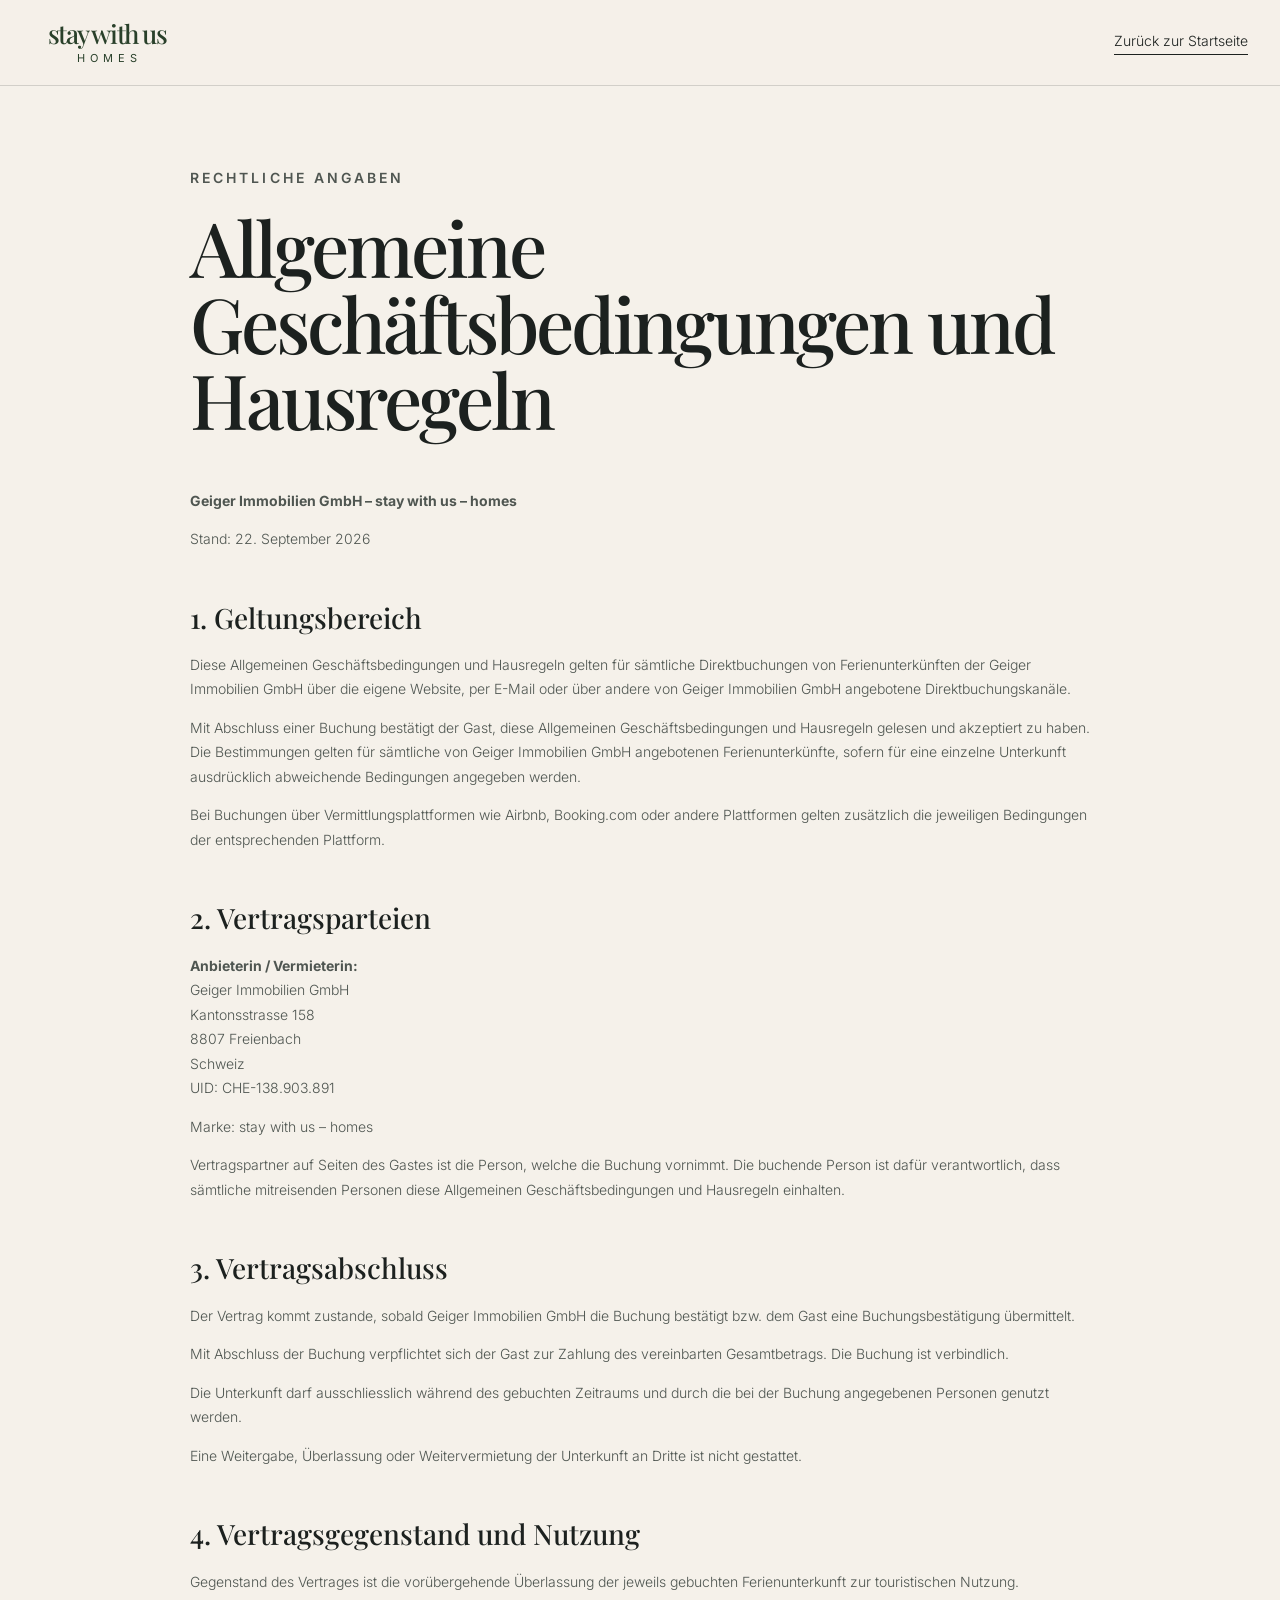
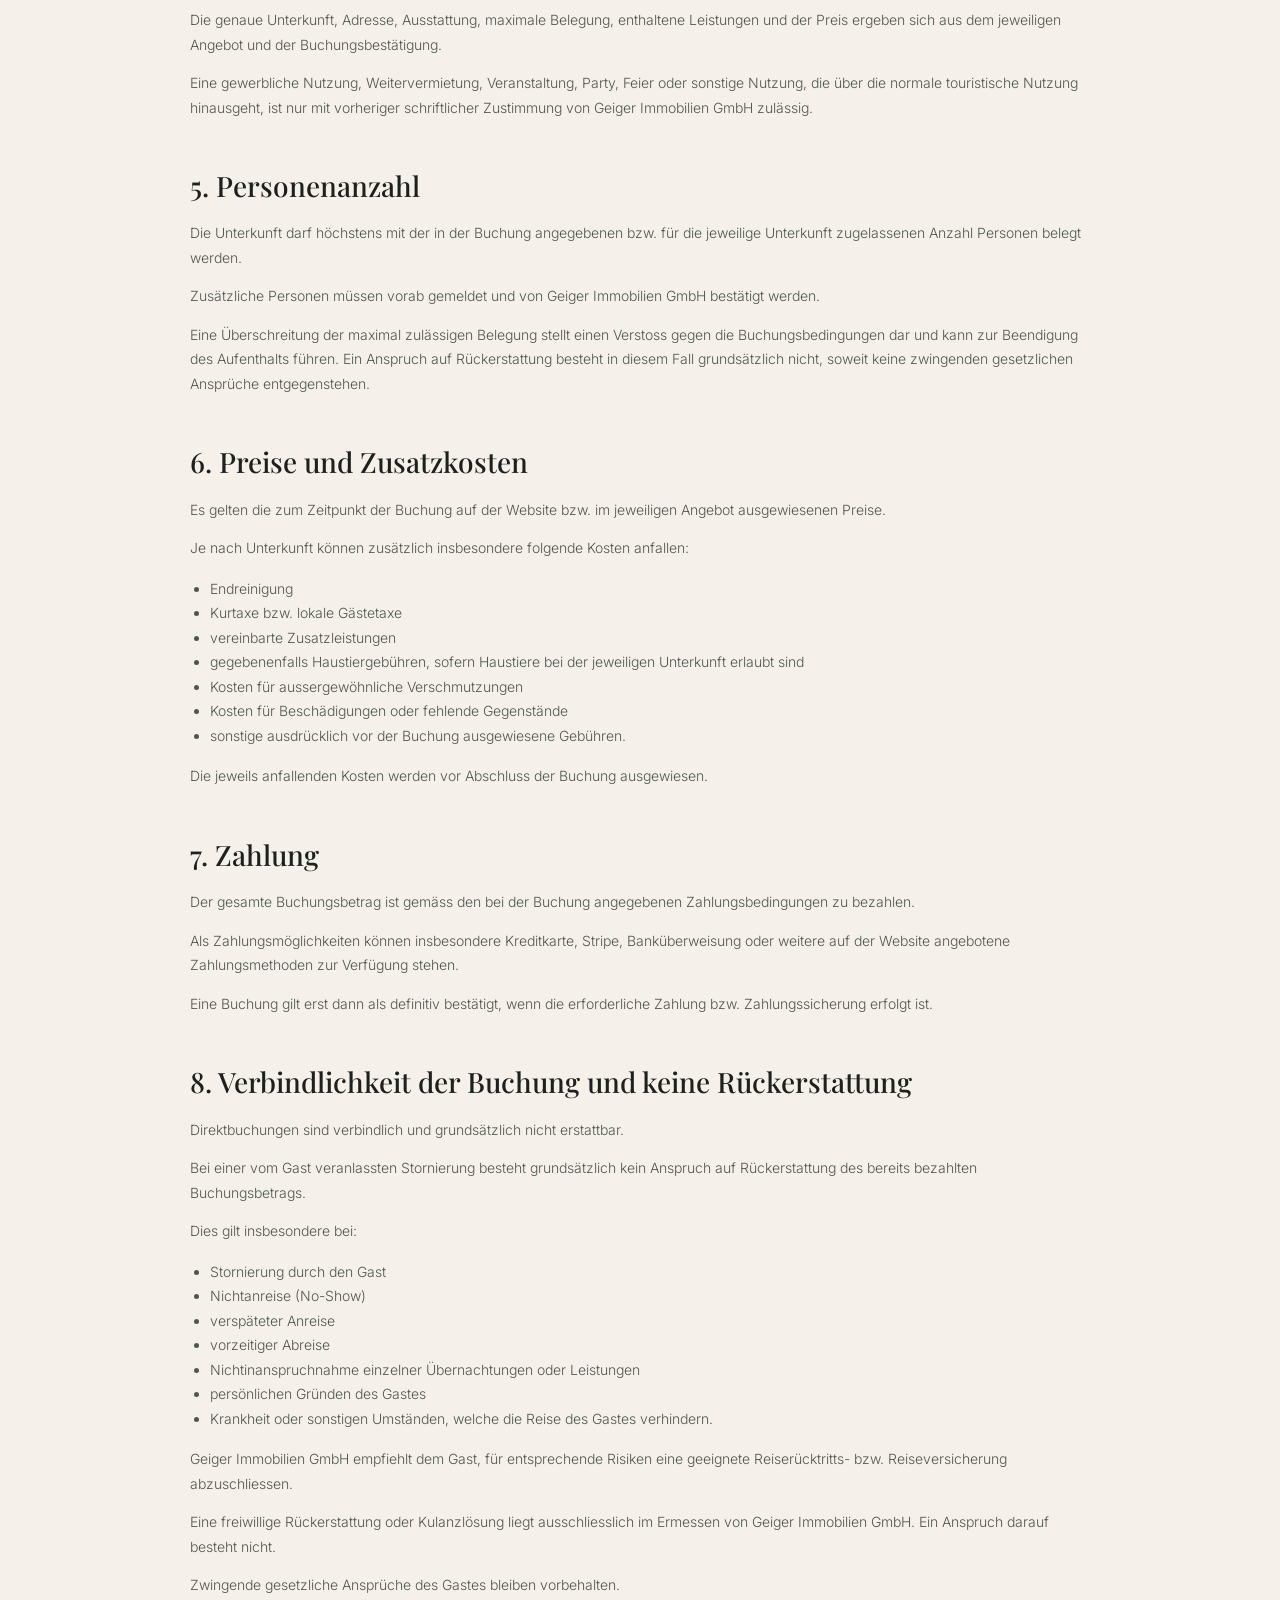
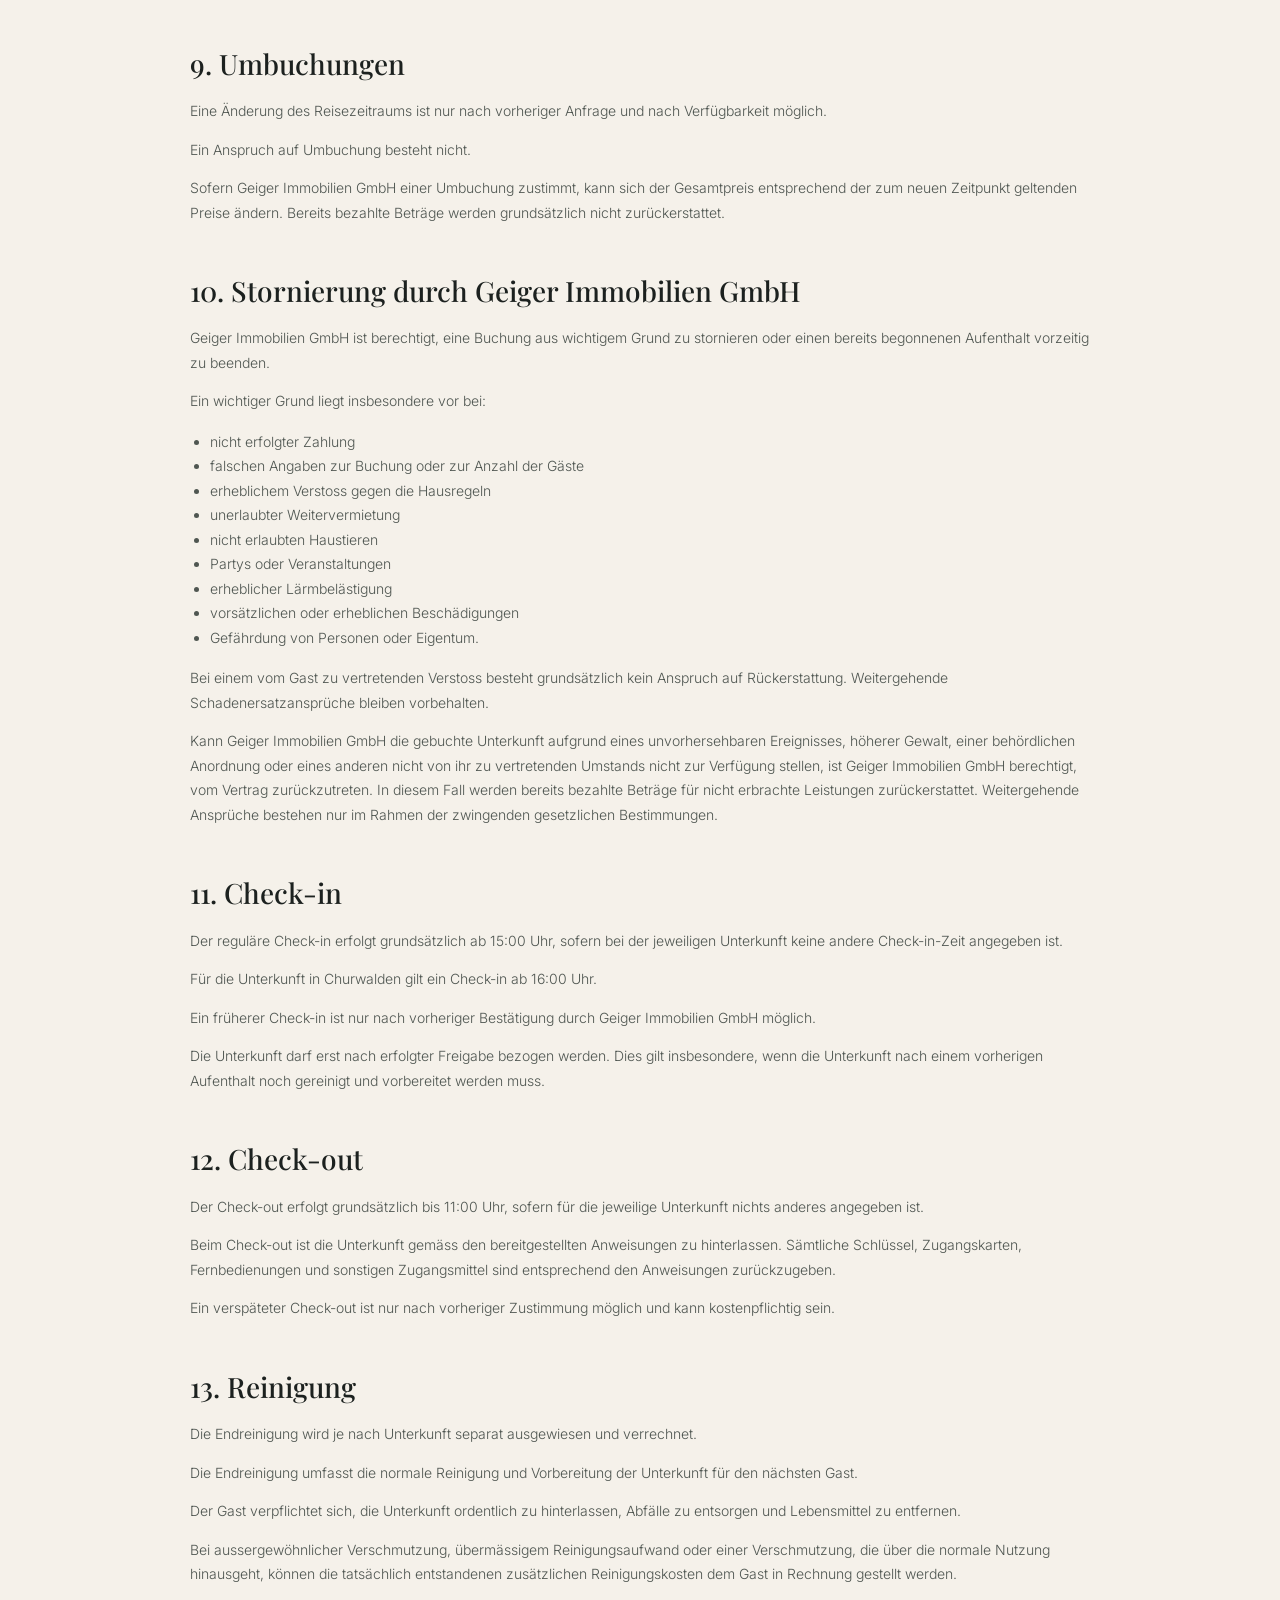
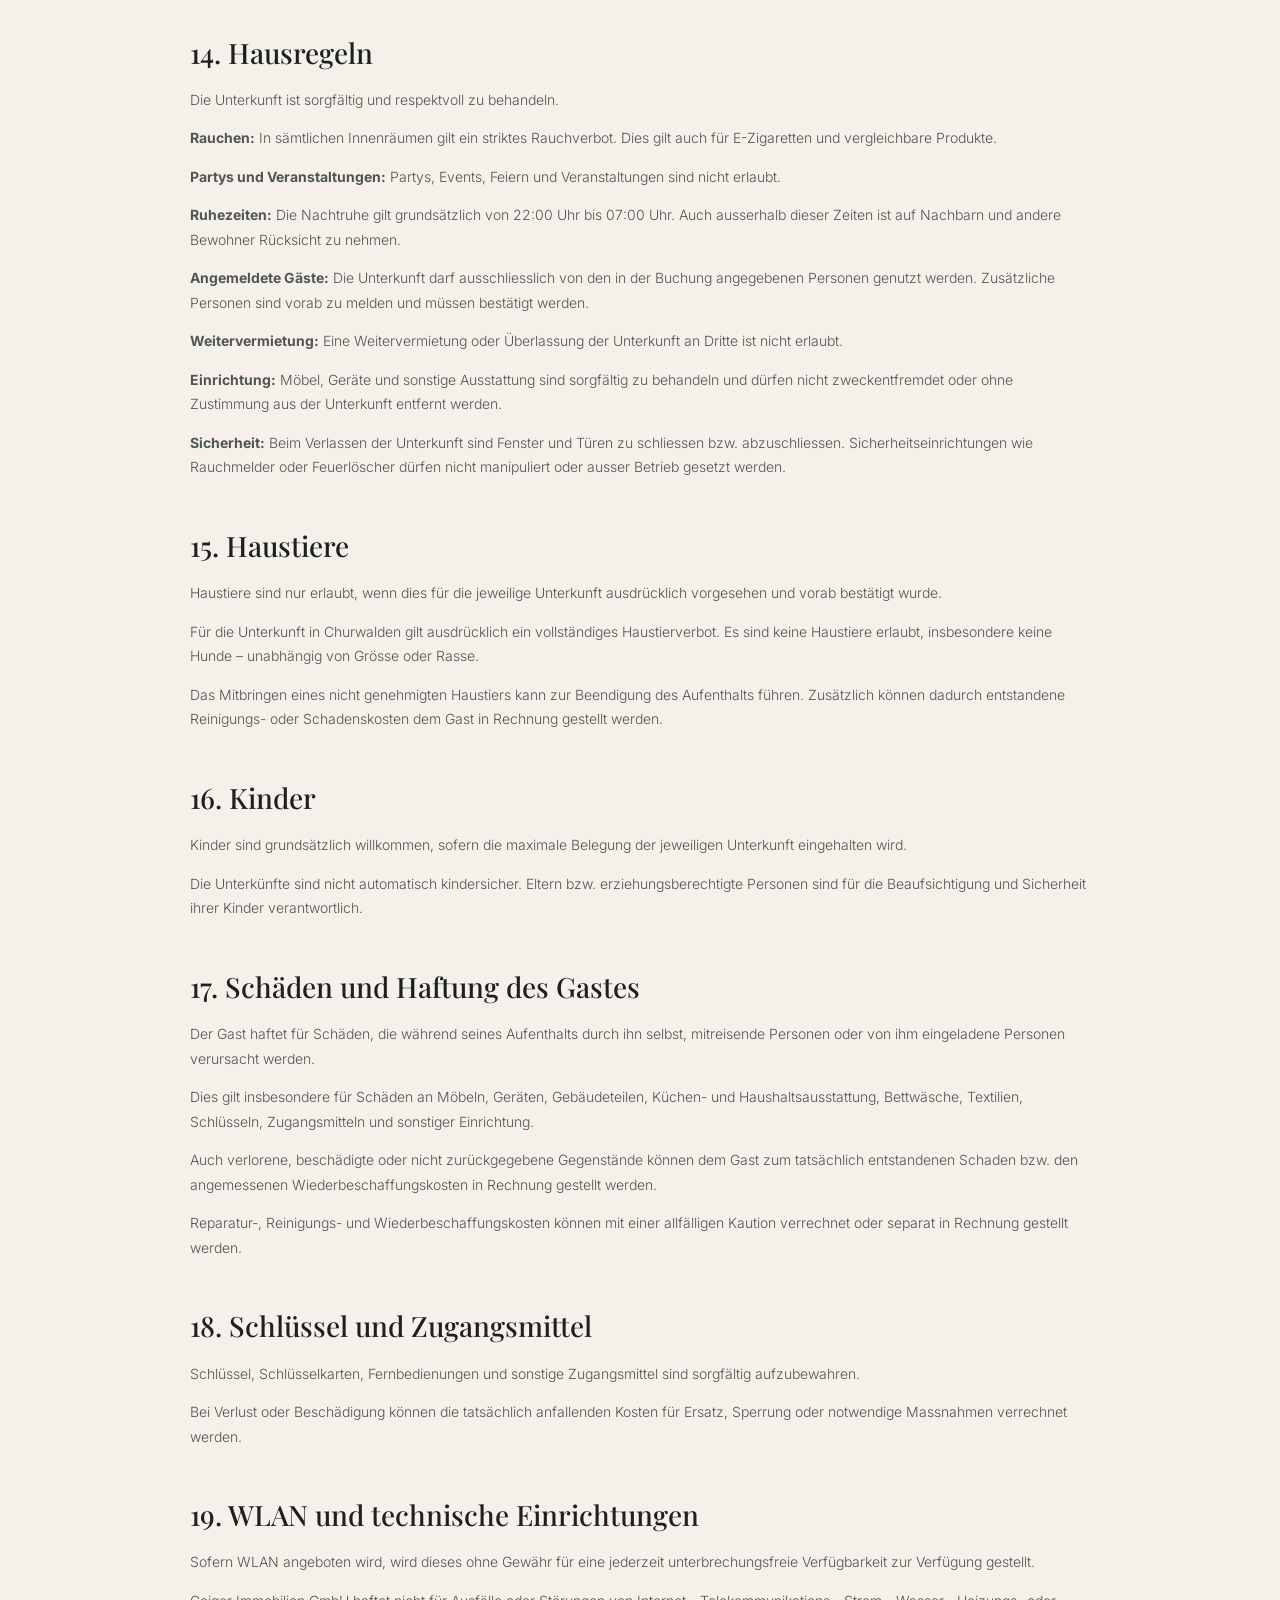
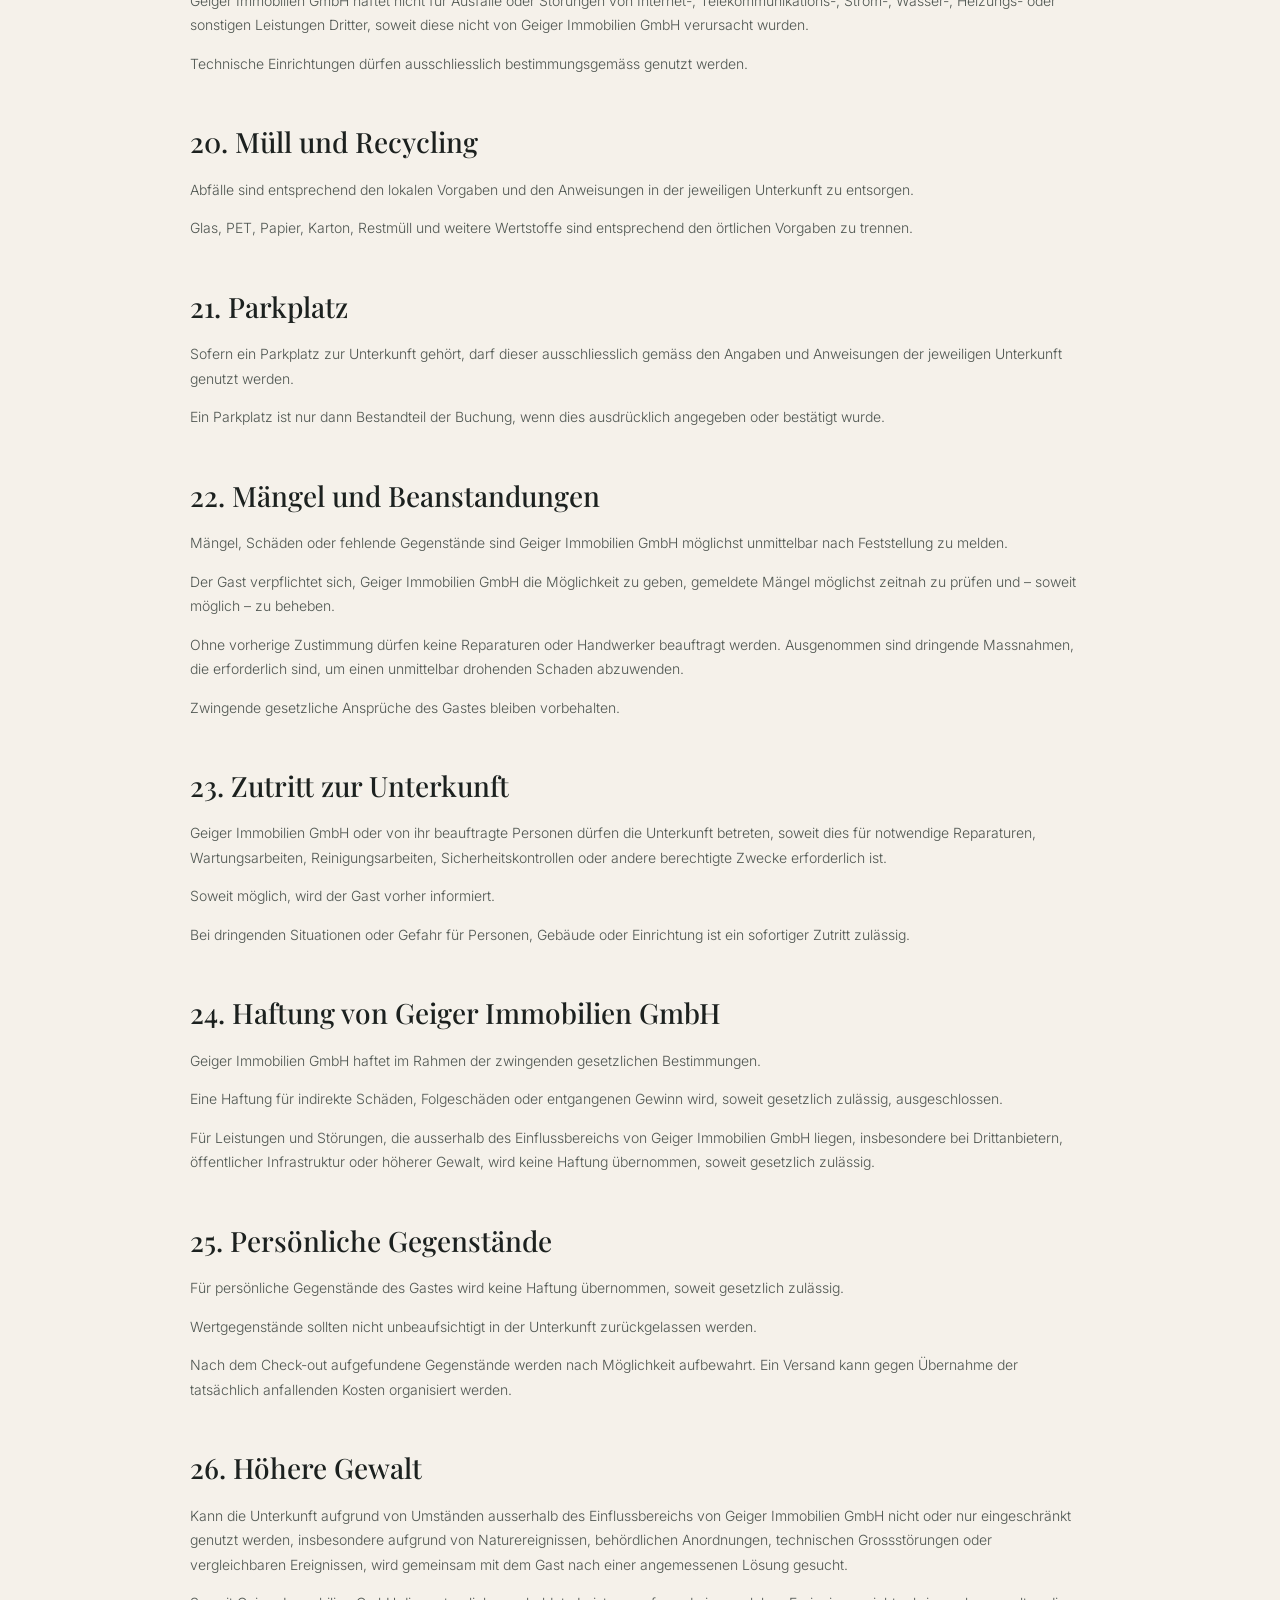
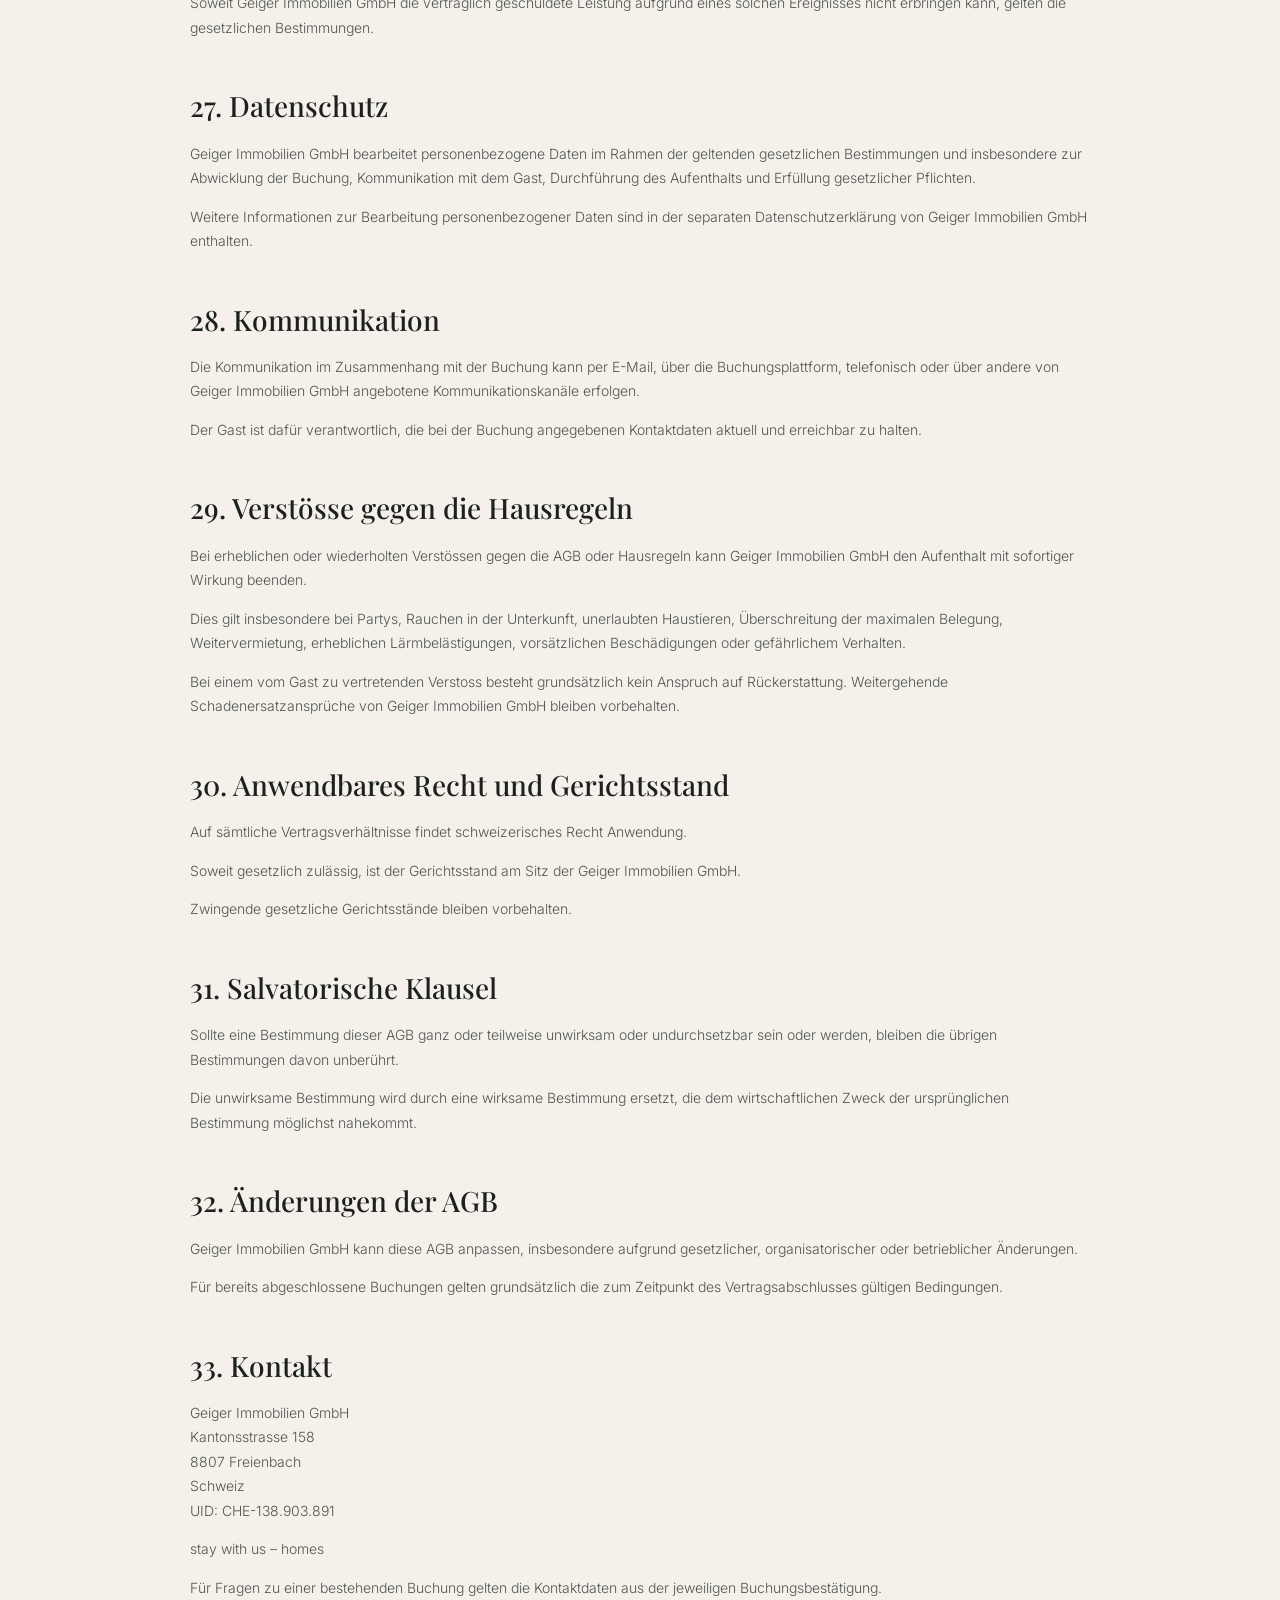
==== agb.html @ f834a9f2 "AGB und Hausregeln ergänzen" ====
<!doctype html>
<html lang="de">
<head>
  <meta charset="utf-8">
  <meta name="viewport" content="width=device-width, initial-scale=1">
  <meta name="robots" content="noindex,follow">
  <title>AGB & Hausregeln | Stay With Us Homes</title>
  <meta name="theme-color" content="#f5f1ea">
  <link rel="preconnect" href="https://fonts.googleapis.com">
  <link rel="preconnect" href="https://fonts.gstatic.com" crossorigin>
  <link href="https://fonts.googleapis.com/css2?family=Inter:wght@300;400;500;600&family=Playfair+Display:wght@500;600&display=swap" rel="stylesheet">
  <link rel="stylesheet" href="style.css?v=20260922-34">
</head>
<body class="legal-page">
  <header class="legal-header">
    <a class="brand" href="index.html" aria-label="Stay With Us Homes Startseite">
      <span class="brand-wordmark" aria-hidden="true">
        <span class="brand-name">stay with us</span>
        <span class="brand-homes">HOMES</span>
      </span>
    </a>
    <a class="legal-back" href="index.html">Zurück zur Startseite</a>
  </header>

  <main class="legal-main">
    <p class="eyebrow">RECHTLICHE ANGABEN</p>
    <h1>Allgemeine Geschäftsbedingungen und Hausregeln</h1>
    <p><strong>Geiger Immobilien GmbH – stay with us – homes</strong></p>
    <p>Stand: 22. September 2026</p>

    <h2>1. Geltungsbereich</h2>
    <p>Diese Allgemeinen Geschäftsbedingungen und Hausregeln gelten für sämtliche Direktbuchungen von Ferienunterkünften der Geiger Immobilien GmbH über die eigene Website, per E-Mail oder über andere von Geiger Immobilien GmbH angebotene Direktbuchungskanäle.</p>
    <p>Mit Abschluss einer Buchung bestätigt der Gast, diese Allgemeinen Geschäftsbedingungen und Hausregeln gelesen und akzeptiert zu haben. Die Bestimmungen gelten für sämtliche von Geiger Immobilien GmbH angebotenen Ferienunterkünfte, sofern für eine einzelne Unterkunft ausdrücklich abweichende Bedingungen angegeben werden.</p>
    <p>Bei Buchungen über Vermittlungsplattformen wie Airbnb, Booking.com oder andere Plattformen gelten zusätzlich die jeweiligen Bedingungen der entsprechenden Plattform.</p>

    <h2>2. Vertragsparteien</h2>
    <p><strong>Anbieterin / Vermieterin:</strong><br>
    Geiger Immobilien GmbH<br>
    Kantonsstrasse 158<br>
    8807 Freienbach<br>
    Schweiz<br>
    UID: CHE-138.903.891</p>
    <p>Marke: stay with us – homes</p>
    <p>Vertragspartner auf Seiten des Gastes ist die Person, welche die Buchung vornimmt. Die buchende Person ist dafür verantwortlich, dass sämtliche mitreisenden Personen diese Allgemeinen Geschäftsbedingungen und Hausregeln einhalten.</p>

    <h2>3. Vertragsabschluss</h2>
    <p>Der Vertrag kommt zustande, sobald Geiger Immobilien GmbH die Buchung bestätigt bzw. dem Gast eine Buchungsbestätigung übermittelt.</p>
    <p>Mit Abschluss der Buchung verpflichtet sich der Gast zur Zahlung des vereinbarten Gesamtbetrags. Die Buchung ist verbindlich.</p>
    <p>Die Unterkunft darf ausschliesslich während des gebuchten Zeitraums und durch die bei der Buchung angegebenen Personen genutzt werden.</p>
    <p>Eine Weitergabe, Überlassung oder Weitervermietung der Unterkunft an Dritte ist nicht gestattet.</p>

    <h2>4. Vertragsgegenstand und Nutzung</h2>
    <p>Gegenstand des Vertrages ist die vorübergehende Überlassung der jeweils gebuchten Ferienunterkunft zur touristischen Nutzung.</p>
    <p>Die genaue Unterkunft, Adresse, Ausstattung, maximale Belegung, enthaltene Leistungen und der Preis ergeben sich aus dem jeweiligen Angebot und der Buchungsbestätigung.</p>
    <p>Eine gewerbliche Nutzung, Weitervermietung, Veranstaltung, Party, Feier oder sonstige Nutzung, die über die normale touristische Nutzung hinausgeht, ist nur mit vorheriger schriftlicher Zustimmung von Geiger Immobilien GmbH zulässig.</p>

    <h2>5. Personenanzahl</h2>
    <p>Die Unterkunft darf höchstens mit der in der Buchung angegebenen bzw. für die jeweilige Unterkunft zugelassenen Anzahl Personen belegt werden.</p>
    <p>Zusätzliche Personen müssen vorab gemeldet und von Geiger Immobilien GmbH bestätigt werden.</p>
    <p>Eine Überschreitung der maximal zulässigen Belegung stellt einen Verstoss gegen die Buchungsbedingungen dar und kann zur Beendigung des Aufenthalts führen. Ein Anspruch auf Rückerstattung besteht in diesem Fall grundsätzlich nicht, soweit keine zwingenden gesetzlichen Ansprüche entgegenstehen.</p>

    <h2>6. Preise und Zusatzkosten</h2>
    <p>Es gelten die zum Zeitpunkt der Buchung auf der Website bzw. im jeweiligen Angebot ausgewiesenen Preise.</p>
    <p>Je nach Unterkunft können zusätzlich insbesondere folgende Kosten anfallen:</p>
    <ul>
      <li>Endreinigung</li>
      <li>Kurtaxe bzw. lokale Gästetaxe</li>
      <li>vereinbarte Zusatzleistungen</li>
      <li>gegebenenfalls Haustiergebühren, sofern Haustiere bei der jeweiligen Unterkunft erlaubt sind</li>
      <li>Kosten für aussergewöhnliche Verschmutzungen</li>
      <li>Kosten für Beschädigungen oder fehlende Gegenstände</li>
      <li>sonstige ausdrücklich vor der Buchung ausgewiesene Gebühren.</li>
    </ul>
    <p>Die jeweils anfallenden Kosten werden vor Abschluss der Buchung ausgewiesen.</p>

    <h2>7. Zahlung</h2>
    <p>Der gesamte Buchungsbetrag ist gemäss den bei der Buchung angegebenen Zahlungsbedingungen zu bezahlen.</p>
    <p>Als Zahlungsmöglichkeiten können insbesondere Kreditkarte, Stripe, Banküberweisung oder weitere auf der Website angebotene Zahlungsmethoden zur Verfügung stehen.</p>
    <p>Eine Buchung gilt erst dann als definitiv bestätigt, wenn die erforderliche Zahlung bzw. Zahlungssicherung erfolgt ist.</p>

    <h2>8. Verbindlichkeit der Buchung und keine Rückerstattung</h2>
    <p>Direktbuchungen sind verbindlich und grundsätzlich nicht erstattbar.</p>
    <p>Bei einer vom Gast veranlassten Stornierung besteht grundsätzlich kein Anspruch auf Rückerstattung des bereits bezahlten Buchungsbetrags.</p>
    <p>Dies gilt insbesondere bei:</p>
    <ul>
      <li>Stornierung durch den Gast</li>
      <li>Nichtanreise (No-Show)</li>
      <li>verspäteter Anreise</li>
      <li>vorzeitiger Abreise</li>
      <li>Nichtinanspruchnahme einzelner Übernachtungen oder Leistungen</li>
      <li>persönlichen Gründen des Gastes</li>
      <li>Krankheit oder sonstigen Umständen, welche die Reise des Gastes verhindern.</li>
    </ul>
    <p>Geiger Immobilien GmbH empfiehlt dem Gast, für entsprechende Risiken eine geeignete Reiserücktritts- bzw. Reiseversicherung abzuschliessen.</p>
    <p>Eine freiwillige Rückerstattung oder Kulanzlösung liegt ausschliesslich im Ermessen von Geiger Immobilien GmbH. Ein Anspruch darauf besteht nicht.</p>
    <p>Zwingende gesetzliche Ansprüche des Gastes bleiben vorbehalten.</p>

    <h2>9. Umbuchungen</h2>
    <p>Eine Änderung des Reisezeitraums ist nur nach vorheriger Anfrage und nach Verfügbarkeit möglich.</p>
    <p>Ein Anspruch auf Umbuchung besteht nicht.</p>
    <p>Sofern Geiger Immobilien GmbH einer Umbuchung zustimmt, kann sich der Gesamtpreis entsprechend der zum neuen Zeitpunkt geltenden Preise ändern. Bereits bezahlte Beträge werden grundsätzlich nicht zurückerstattet.</p>

    <h2>10. Stornierung durch Geiger Immobilien GmbH</h2>
    <p>Geiger Immobilien GmbH ist berechtigt, eine Buchung aus wichtigem Grund zu stornieren oder einen bereits begonnenen Aufenthalt vorzeitig zu beenden.</p>
    <p>Ein wichtiger Grund liegt insbesondere vor bei:</p>
    <ul>
      <li>nicht erfolgter Zahlung</li>
      <li>falschen Angaben zur Buchung oder zur Anzahl der Gäste</li>
      <li>erheblichem Verstoss gegen die Hausregeln</li>
      <li>unerlaubter Weitervermietung</li>
      <li>nicht erlaubten Haustieren</li>
      <li>Partys oder Veranstaltungen</li>
      <li>erheblicher Lärmbelästigung</li>
      <li>vorsätzlichen oder erheblichen Beschädigungen</li>
      <li>Gefährdung von Personen oder Eigentum.</li>
    </ul>
    <p>Bei einem vom Gast zu vertretenden Verstoss besteht grundsätzlich kein Anspruch auf Rückerstattung. Weitergehende Schadenersatzansprüche bleiben vorbehalten.</p>
    <p>Kann Geiger Immobilien GmbH die gebuchte Unterkunft aufgrund eines unvorhersehbaren Ereignisses, höherer Gewalt, einer behördlichen Anordnung oder eines anderen nicht von ihr zu vertretenden Umstands nicht zur Verfügung stellen, ist Geiger Immobilien GmbH berechtigt, vom Vertrag zurückzutreten. In diesem Fall werden bereits bezahlte Beträge für nicht erbrachte Leistungen zurückerstattet. Weitergehende Ansprüche bestehen nur im Rahmen der zwingenden gesetzlichen Bestimmungen.</p>

    <h2>11. Check-in</h2>
    <p>Der reguläre Check-in erfolgt grundsätzlich ab 15:00 Uhr, sofern bei der jeweiligen Unterkunft keine andere Check-in-Zeit angegeben ist.</p>
    <p>Für die Unterkunft in Churwalden gilt ein Check-in ab 16:00 Uhr.</p>
    <p>Ein früherer Check-in ist nur nach vorheriger Bestätigung durch Geiger Immobilien GmbH möglich.</p>
    <p>Die Unterkunft darf erst nach erfolgter Freigabe bezogen werden. Dies gilt insbesondere, wenn die Unterkunft nach einem vorherigen Aufenthalt noch gereinigt und vorbereitet werden muss.</p>

    <h2>12. Check-out</h2>
    <p>Der Check-out erfolgt grundsätzlich bis 11:00 Uhr, sofern für die jeweilige Unterkunft nichts anderes angegeben ist.</p>
    <p>Beim Check-out ist die Unterkunft gemäss den bereitgestellten Anweisungen zu hinterlassen. Sämtliche Schlüssel, Zugangskarten, Fernbedienungen und sonstigen Zugangsmittel sind entsprechend den Anweisungen zurückzugeben.</p>
    <p>Ein verspäteter Check-out ist nur nach vorheriger Zustimmung möglich und kann kostenpflichtig sein.</p>

    <h2>13. Reinigung</h2>
    <p>Die Endreinigung wird je nach Unterkunft separat ausgewiesen und verrechnet.</p>
    <p>Die Endreinigung umfasst die normale Reinigung und Vorbereitung der Unterkunft für den nächsten Gast.</p>
    <p>Der Gast verpflichtet sich, die Unterkunft ordentlich zu hinterlassen, Abfälle zu entsorgen und Lebensmittel zu entfernen.</p>
    <p>Bei aussergewöhnlicher Verschmutzung, übermässigem Reinigungsaufwand oder einer Verschmutzung, die über die normale Nutzung hinausgeht, können die tatsächlich entstandenen zusätzlichen Reinigungskosten dem Gast in Rechnung gestellt werden.</p>

    <h2>14. Hausregeln</h2>
    <p>Die Unterkunft ist sorgfältig und respektvoll zu behandeln.</p>
    <p><strong>Rauchen:</strong> In sämtlichen Innenräumen gilt ein striktes Rauchverbot. Dies gilt auch für E-Zigaretten und vergleichbare Produkte.</p>
    <p><strong>Partys und Veranstaltungen:</strong> Partys, Events, Feiern und Veranstaltungen sind nicht erlaubt.</p>
    <p><strong>Ruhezeiten:</strong> Die Nachtruhe gilt grundsätzlich von 22:00 Uhr bis 07:00 Uhr. Auch ausserhalb dieser Zeiten ist auf Nachbarn und andere Bewohner Rücksicht zu nehmen.</p>
    <p><strong>Angemeldete Gäste:</strong> Die Unterkunft darf ausschliesslich von den in der Buchung angegebenen Personen genutzt werden. Zusätzliche Personen sind vorab zu melden und müssen bestätigt werden.</p>
    <p><strong>Weitervermietung:</strong> Eine Weitervermietung oder Überlassung der Unterkunft an Dritte ist nicht erlaubt.</p>
    <p><strong>Einrichtung:</strong> Möbel, Geräte und sonstige Ausstattung sind sorgfältig zu behandeln und dürfen nicht zweckentfremdet oder ohne Zustimmung aus der Unterkunft entfernt werden.</p>
    <p><strong>Sicherheit:</strong> Beim Verlassen der Unterkunft sind Fenster und Türen zu schliessen bzw. abzuschliessen. Sicherheitseinrichtungen wie Rauchmelder oder Feuerlöscher dürfen nicht manipuliert oder ausser Betrieb gesetzt werden.</p>

    <h2>15. Haustiere</h2>
    <p>Haustiere sind nur erlaubt, wenn dies für die jeweilige Unterkunft ausdrücklich vorgesehen und vorab bestätigt wurde.</p>
    <p>Für die Unterkunft in Churwalden gilt ausdrücklich ein vollständiges Haustierverbot. Es sind keine Haustiere erlaubt, insbesondere keine Hunde – unabhängig von Grösse oder Rasse.</p>
    <p>Das Mitbringen eines nicht genehmigten Haustiers kann zur Beendigung des Aufenthalts führen. Zusätzlich können dadurch entstandene Reinigungs- oder Schadenskosten dem Gast in Rechnung gestellt werden.</p>

    <h2>16. Kinder</h2>
    <p>Kinder sind grundsätzlich willkommen, sofern die maximale Belegung der jeweiligen Unterkunft eingehalten wird.</p>
    <p>Die Unterkünfte sind nicht automatisch kindersicher. Eltern bzw. erziehungsberechtigte Personen sind für die Beaufsichtigung und Sicherheit ihrer Kinder verantwortlich.</p>

    <h2>17. Schäden und Haftung des Gastes</h2>
    <p>Der Gast haftet für Schäden, die während seines Aufenthalts durch ihn selbst, mitreisende Personen oder von ihm eingeladene Personen verursacht werden.</p>
    <p>Dies gilt insbesondere für Schäden an Möbeln, Geräten, Gebäudeteilen, Küchen- und Haushaltsausstattung, Bettwäsche, Textilien, Schlüsseln, Zugangsmitteln und sonstiger Einrichtung.</p>
    <p>Auch verlorene, beschädigte oder nicht zurückgegebene Gegenstände können dem Gast zum tatsächlich entstandenen Schaden bzw. den angemessenen Wiederbeschaffungskosten in Rechnung gestellt werden.</p>
    <p>Reparatur-, Reinigungs- und Wiederbeschaffungskosten können mit einer allfälligen Kaution verrechnet oder separat in Rechnung gestellt werden.</p>

    <h2>18. Schlüssel und Zugangsmittel</h2>
    <p>Schlüssel, Schlüsselkarten, Fernbedienungen und sonstige Zugangsmittel sind sorgfältig aufzubewahren.</p>
    <p>Bei Verlust oder Beschädigung können die tatsächlich anfallenden Kosten für Ersatz, Sperrung oder notwendige Massnahmen verrechnet werden.</p>

    <h2>19. WLAN und technische Einrichtungen</h2>
    <p>Sofern WLAN angeboten wird, wird dieses ohne Gewähr für eine jederzeit unterbrechungsfreie Verfügbarkeit zur Verfügung gestellt.</p>
    <p>Geiger Immobilien GmbH haftet nicht für Ausfälle oder Störungen von Internet-, Telekommunikations-, Strom-, Wasser-, Heizungs- oder sonstigen Leistungen Dritter, soweit diese nicht von Geiger Immobilien GmbH verursacht wurden.</p>
    <p>Technische Einrichtungen dürfen ausschliesslich bestimmungsgemäss genutzt werden.</p>

    <h2>20. Müll und Recycling</h2>
    <p>Abfälle sind entsprechend den lokalen Vorgaben und den Anweisungen in der jeweiligen Unterkunft zu entsorgen.</p>
    <p>Glas, PET, Papier, Karton, Restmüll und weitere Wertstoffe sind entsprechend den örtlichen Vorgaben zu trennen.</p>

    <h2>21. Parkplatz</h2>
    <p>Sofern ein Parkplatz zur Unterkunft gehört, darf dieser ausschliesslich gemäss den Angaben und Anweisungen der jeweiligen Unterkunft genutzt werden.</p>
    <p>Ein Parkplatz ist nur dann Bestandteil der Buchung, wenn dies ausdrücklich angegeben oder bestätigt wurde.</p>

    <h2>22. Mängel und Beanstandungen</h2>
    <p>Mängel, Schäden oder fehlende Gegenstände sind Geiger Immobilien GmbH möglichst unmittelbar nach Feststellung zu melden.</p>
    <p>Der Gast verpflichtet sich, Geiger Immobilien GmbH die Möglichkeit zu geben, gemeldete Mängel möglichst zeitnah zu prüfen und – soweit möglich – zu beheben.</p>
    <p>Ohne vorherige Zustimmung dürfen keine Reparaturen oder Handwerker beauftragt werden. Ausgenommen sind dringende Massnahmen, die erforderlich sind, um einen unmittelbar drohenden Schaden abzuwenden.</p>
    <p>Zwingende gesetzliche Ansprüche des Gastes bleiben vorbehalten.</p>

    <h2>23. Zutritt zur Unterkunft</h2>
    <p>Geiger Immobilien GmbH oder von ihr beauftragte Personen dürfen die Unterkunft betreten, soweit dies für notwendige Reparaturen, Wartungsarbeiten, Reinigungsarbeiten, Sicherheitskontrollen oder andere berechtigte Zwecke erforderlich ist.</p>
    <p>Soweit möglich, wird der Gast vorher informiert.</p>
    <p>Bei dringenden Situationen oder Gefahr für Personen, Gebäude oder Einrichtung ist ein sofortiger Zutritt zulässig.</p>

    <h2>24. Haftung von Geiger Immobilien GmbH</h2>
    <p>Geiger Immobilien GmbH haftet im Rahmen der zwingenden gesetzlichen Bestimmungen.</p>
    <p>Eine Haftung für indirekte Schäden, Folgeschäden oder entgangenen Gewinn wird, soweit gesetzlich zulässig, ausgeschlossen.</p>
    <p>Für Leistungen und Störungen, die ausserhalb des Einflussbereichs von Geiger Immobilien GmbH liegen, insbesondere bei Drittanbietern, öffentlicher Infrastruktur oder höherer Gewalt, wird keine Haftung übernommen, soweit gesetzlich zulässig.</p>

    <h2>25. Persönliche Gegenstände</h2>
    <p>Für persönliche Gegenstände des Gastes wird keine Haftung übernommen, soweit gesetzlich zulässig.</p>
    <p>Wertgegenstände sollten nicht unbeaufsichtigt in der Unterkunft zurückgelassen werden.</p>
    <p>Nach dem Check-out aufgefundene Gegenstände werden nach Möglichkeit aufbewahrt. Ein Versand kann gegen Übernahme der tatsächlich anfallenden Kosten organisiert werden.</p>

    <h2>26. Höhere Gewalt</h2>
    <p>Kann die Unterkunft aufgrund von Umständen ausserhalb des Einflussbereichs von Geiger Immobilien GmbH nicht oder nur eingeschränkt genutzt werden, insbesondere aufgrund von Naturereignissen, behördlichen Anordnungen, technischen Grossstörungen oder vergleichbaren Ereignissen, wird gemeinsam mit dem Gast nach einer angemessenen Lösung gesucht.</p>
    <p>Soweit Geiger Immobilien GmbH die vertraglich geschuldete Leistung aufgrund eines solchen Ereignisses nicht erbringen kann, gelten die gesetzlichen Bestimmungen.</p>

    <h2>27. Datenschutz</h2>
    <p>Geiger Immobilien GmbH bearbeitet personenbezogene Daten im Rahmen der geltenden gesetzlichen Bestimmungen und insbesondere zur Abwicklung der Buchung, Kommunikation mit dem Gast, Durchführung des Aufenthalts und Erfüllung gesetzlicher Pflichten.</p>
    <p>Weitere Informationen zur Bearbeitung personenbezogener Daten sind in der separaten <a href="datenschutz.html">Datenschutzerklärung</a> von Geiger Immobilien GmbH enthalten.</p>

    <h2>28. Kommunikation</h2>
    <p>Die Kommunikation im Zusammenhang mit der Buchung kann per E-Mail, über die Buchungsplattform, telefonisch oder über andere von Geiger Immobilien GmbH angebotene Kommunikationskanäle erfolgen.</p>
    <p>Der Gast ist dafür verantwortlich, die bei der Buchung angegebenen Kontaktdaten aktuell und erreichbar zu halten.</p>

    <h2>29. Verstösse gegen die Hausregeln</h2>
    <p>Bei erheblichen oder wiederholten Verstössen gegen die AGB oder Hausregeln kann Geiger Immobilien GmbH den Aufenthalt mit sofortiger Wirkung beenden.</p>
    <p>Dies gilt insbesondere bei Partys, Rauchen in der Unterkunft, unerlaubten Haustieren, Überschreitung der maximalen Belegung, Weitervermietung, erheblichen Lärmbelästigungen, vorsätzlichen Beschädigungen oder gefährlichem Verhalten.</p>
    <p>Bei einem vom Gast zu vertretenden Verstoss besteht grundsätzlich kein Anspruch auf Rückerstattung. Weitergehende Schadenersatzansprüche von Geiger Immobilien GmbH bleiben vorbehalten.</p>

    <h2>30. Anwendbares Recht und Gerichtsstand</h2>
    <p>Auf sämtliche Vertragsverhältnisse findet schweizerisches Recht Anwendung.</p>
    <p>Soweit gesetzlich zulässig, ist der Gerichtsstand am Sitz der Geiger Immobilien GmbH.</p>
    <p>Zwingende gesetzliche Gerichtsstände bleiben vorbehalten.</p>

    <h2>31. Salvatorische Klausel</h2>
    <p>Sollte eine Bestimmung dieser AGB ganz oder teilweise unwirksam oder undurchsetzbar sein oder werden, bleiben die übrigen Bestimmungen davon unberührt.</p>
    <p>Die unwirksame Bestimmung wird durch eine wirksame Bestimmung ersetzt, die dem wirtschaftlichen Zweck der ursprünglichen Bestimmung möglichst nahekommt.</p>

    <h2>32. Änderungen der AGB</h2>
    <p>Geiger Immobilien GmbH kann diese AGB anpassen, insbesondere aufgrund gesetzlicher, organisatorischer oder betrieblicher Änderungen.</p>
    <p>Für bereits abgeschlossene Buchungen gelten grundsätzlich die zum Zeitpunkt des Vertragsabschlusses gültigen Bedingungen.</p>

    <h2>33. Kontakt</h2>
    <p>Geiger Immobilien GmbH<br>
    Kantonsstrasse 158<br>
    8807 Freienbach<br>
    Schweiz<br>
    UID: CHE-138.903.891</p>
    <p>stay with us – homes</p>
    <p>Für Fragen zu einer bestehenden Buchung gelten die Kontaktdaten aus der jeweiligen Buchungsbestätigung.</p>
  </main>
</body>
</html>
---- style.css ----
:root{
  --paper:#f5f1ea;
  --paper-2:#ebe5db;
  --ink:#1c211f;
  --muted:#6e746f;
  --forest:#263a32;
  --line:rgba(28,33,31,.16);
  --white:#fff;
}
*{box-sizing:border-box}
html{scroll-behavior:smooth}
body{margin:0;background:var(--paper);color:var(--ink);font-family:Inter,Arial,sans-serif;font-weight:300;line-height:1.55}
img{display:block;width:100%}
a{color:inherit;text-decoration:none}
button{font:inherit}
.section{width:min(1240px,calc(100% - 64px));margin:0 auto}
.site-header{height:86px;padding:0 32px;display:flex;align-items:center;justify-content:space-between;background:rgba(245,241,234,.94);backdrop-filter:blur(16px);position:sticky;top:0;z-index:30;border-bottom:1px solid rgba(28,33,31,.08)}
.brand{display:inline-flex;align-items:center}
.brand-wordmark{width:150px;display:flex;flex-direction:column;align-items:center;justify-content:center;color:#29402a;line-height:1;background:transparent}
.brand-name{font-family:"Playfair Display",Georgia,serif;font-size:26px;font-weight:500;letter-spacing:-.055em;white-space:nowrap}
.brand-homes{font-family:Inter,Arial,sans-serif;font-size:11px;font-weight:400;letter-spacing:.47em;margin-top:6px;padding-left:.47em;white-space:nowrap}
.brand-mark{width:38px;height:38px;border:1px solid var(--ink);border-radius:50%;display:grid;place-items:center;font-family:"Playfair Display",serif;font-size:20px}
.brand-copy{display:flex;flex-direction:column;line-height:1.05;letter-spacing:.16em}
.brand-copy strong{font-weight:600;font-size:14px}
.brand-copy small{font-size:8px;margin-top:5px}
.main-nav{display:flex;align-items:center;gap:28px;font-size:16px;font-weight:400}
.main-nav>a{transition:opacity .2s}
.main-nav>a:hover{opacity:.55}
.nav-cta{padding:11px 17px;border:1px solid var(--ink);border-radius:999px}
.menu-toggle{display:none;background:none;border:0;color:var(--ink)}
.hero{height:calc(100vh - 86px);min-height:680px;position:relative;color:white;overflow:hidden}
.hero>img{height:100%;object-fit:cover;object-position:center 42%;transform:scale(1.01)}
.hero-shade{position:absolute;inset:0;background:linear-gradient(90deg,rgba(5,12,9,.58),rgba(5,12,9,.15) 58%,rgba(5,12,9,.03)),linear-gradient(0deg,rgba(5,12,9,.2),transparent 45%)}
.hero-content{position:absolute;left:max(32px,calc((100vw - 1240px)/2));top:50%;transform:translateY(-50%);max-width:690px}
.eyebrow{font-size:11px;letter-spacing:.22em;font-weight:600;margin:0 0 22px;text-transform:uppercase}
.light{color:rgba(255,255,255,.8)}
.hero h1,.section h2,.nearby h2,.booking h2{font-family:"Playfair Display",Georgia,serif;font-weight:500;letter-spacing:-.035em}
.hero h1{font-size:clamp(58px,7.4vw,112px);line-height:.86;margin:0}
.hero-copy{max-width:490px;font-size:18px;margin:30px 0 0;color:rgba(255,255,255,.88)}
.hero-actions{display:flex;align-items:center;gap:28px;margin-top:36px}
.btn{display:inline-flex;align-items:center;justify-content:center;min-height:50px;padding:0 24px;border-radius:999px;font-size:13px;font-weight:500;transition:transform .2s,opacity .2s}
.btn:hover{transform:translateY(-2px)}
.btn-light{background:#fff;color:var(--ink)}
.btn-dark{background:var(--ink);color:#fff}
.text-link{display:inline-flex;gap:12px;align-items:center;font-size:13px;font-weight:500;border-bottom:1px solid currentColor;padding-bottom:5px}
.light-link{color:white;border-bottom-color:rgba(255,255,255,.4)}
.hero-note{position:absolute;right:32px;bottom:28px;text-align:right;display:flex;flex-direction:column;font-size:12px}
.hero-note span{opacity:.72}
.hero-note strong{font-weight:500;margin-top:2px}
.intro{padding:126px 0 110px;display:grid;grid-template-columns:1.2fr .8fr;gap:100px}
.intro h2,.section h2,.nearby h2,.booking h2{font-size:clamp(42px,5vw,70px);line-height:1.02;margin:0}
.intro-copy{padding-top:38px;max-width:500px;font-size:16px}
.intro-copy p{margin:0 0 20px}
.muted{color:var(--muted);font-size:13px}
.stays{padding-bottom:130px}
.section-head{display:grid;grid-template-columns:1fr .55fr;gap:80px;align-items:end;margin-bottom:44px}
.section-head h2{font-size:clamp(38px,4.5vw,60px)}
.section-head>p{color:var(--muted);margin:0 0 7px}
.stay-grid{display:grid;grid-template-columns:1.1fr .9fr;grid-template-rows:390px 390px}
.stay-card{position:relative;overflow:hidden;border:1px solid var(--line)}
.stay-card-featured{grid-row:span 2;color:white;border:0}
.stay-card-featured>img{height:100%;object-fit:cover;transition:transform .65s ease}
.stay-card-featured:hover>img{transform:scale(1.025)}
.stay-overlay{position:absolute;inset:0;background:linear-gradient(0deg,rgba(8,16,12,.68),rgba(8,16,12,.08) 65%)}
.stay-content{position:absolute;left:40px;right:40px;bottom:38px}
.stay-kicker{display:block;font-size:11px;letter-spacing:.18em;font-weight:600;margin-bottom:12px;color:rgba(255,255,255,.86);text-shadow:0 1px 10px rgba(0,0,0,.28)}
.stay-content h3,.stay-card-minimal h3{font-family:"Playfair Display",serif;font-size:38px;line-height:1.08;font-weight:500;margin:10px 0}
.stay-content p{max-width:430px;color:rgba(255,255,255,.8)}
.stay-content a,.stay-card-minimal>a{display:inline-flex;gap:10px;font-size:13px;font-weight:500;margin-top:15px}
.stay-card-minimal{padding:35px 38px;display:flex;flex-direction:column;justify-content:space-between;background:#f9f6f1}
.location-number{font-family:"Playfair Display",serif;font-size:22px;color:#9a9d98}
.stay-card-minimal p{color:var(--muted);margin:0}
.dark-card{background:var(--forest);color:white}
.dark-card .location-number,.dark-card p{color:rgba(255,255,255,.62)}
.property{background:#fcfaf6;padding:110px 0 80px}
.property-place{display:flex;align-items:baseline;gap:16px;margin:0 0 24px;padding-bottom:15px;border-bottom:1px solid rgba(28,33,31,.18);width:max-content;max-width:100%}
.property-place strong{font-family:"Playfair Display",Georgia,serif;font-size:clamp(22px,2.2vw,34px);line-height:1;font-weight:600;letter-spacing:-.025em}
.property-place span{font-family:"Playfair Display",Georgia,serif;font-size:clamp(22px,2.2vw,34px);line-height:1;font-weight:600;letter-spacing:-.025em;color:var(--muted)}

.property-title{display:grid;grid-template-columns:1.15fr .85fr;gap:90px;align-items:end}
.property-lead{max-width:510px;padding-bottom:6px}
.property-lead p{font-size:17px;margin:0 0 28px}
.feature-strip{width:min(1320px,calc(100% - 40px));margin:80px auto 88px;border-top:1px solid var(--line);border-bottom:1px solid var(--line);display:grid;grid-template-columns:repeat(4,1fr)}
.feature-strip div{padding:25px 22px;border-right:1px solid var(--line)}
.feature-strip div:last-child{border-right:0}
.feature-strip strong,.feature-strip span{display:block}
.feature-strip strong{font-size:13px;font-weight:600}
.feature-strip span{font-size:11px;color:var(--muted);margin-top:4px}
.editorial-gallery{display:grid;grid-template-columns:1.25fr .75fr .75fr;grid-auto-rows:275px;gap:12px}
.gallery-item{padding:0;border:0;background:none;overflow:hidden;position:relative;cursor:zoom-in}
.gallery-item img{height:100%;object-fit:cover;transition:transform .5s}
.gallery-item:hover img{transform:scale(1.025)}
.gallery-main{grid-row:span 2}
.gallery-tall{grid-row:span 2}
.family-image span{position:absolute;left:18px;bottom:16px;background:rgba(255,255,255,.92);padding:8px 11px;font-size:11px;font-weight:500}
.details{padding:100px 0 40px;display:grid;grid-template-columns:1fr .85fr;gap:110px}
.details-copy h2{font-size:52px}
.details-copy>p:not(.eyebrow){max-width:620px;font-size:16px;color:#4f5651}
.amenities{background:var(--paper);padding:34px;cursor:default;user-select:none;-webkit-user-select:none}
.amenities h3{font-family:"Playfair Display",serif;font-size:28px;margin:0 0 24px;font-weight:500}
.amenity-grid{display:grid;grid-template-columns:1fr 1fr;border-top:1px solid var(--line)}
.amenity-grid span{padding:12px 4px;border-bottom:1px solid var(--line);font-size:13px;cursor:default}
.amenities small{display:block;color:var(--muted);margin-top:18px}
.amenities *{cursor:inherit}
.amenities:hover,
.amenities *:hover{transform:none!important}
.nearby{background:#1d2c26;color:white;padding:115px 0 100px;overflow:hidden}
.nearby-head{display:grid;grid-template-columns:1.05fr .65fr;gap:100px;align-items:end;margin-bottom:50px}
.nearby-head>p{color:rgba(255,255,255,.65);max-width:500px;margin:0 0 6px}
.experience-rail{display:grid;grid-auto-flow:column;grid-auto-columns:minmax(300px,420px);gap:14px;overflow-x:auto;padding:0 max(32px,calc((100vw - 1240px)/2)) 20px;scroll-snap-type:x mandatory;scrollbar-width:none;-ms-overflow-style:none}
.experience-card{scroll-snap-align:start;min-height:420px;position:relative;overflow:hidden;display:flex;align-items:flex-end;padding:0;background:#263a32;border:1px solid rgba(255,255,255,.1)}
.experience-card::before{content:"";position:absolute;inset:0;background:radial-gradient(circle at 78% 20%,rgba(255,255,255,.14),transparent 28%),linear-gradient(145deg,rgba(255,255,255,.03),rgba(0,0,0,.22))}
.experience-card::after{position:absolute;right:-12px;top:-48px;font-family:"Playfair Display",serif;font-size:190px;line-height:1;color:rgba(255,255,255,.055)}
.experience-card:nth-child(1)::after{content:"01"}.experience-card:nth-child(2)::after{content:"02"}.experience-card:nth-child(3)::after{content:"03"}.experience-card:nth-child(4)::after{content:"04"}.experience-card:nth-child(5)::after{content:"05"}.experience-card:nth-child(6)::after{content:"06"}
.experience-card>div{position:relative;z-index:1;padding:34px 30px;min-height:210px;display:flex;flex-direction:column;justify-content:flex-end}
.experience-card span{font-size:10px;opacity:.5;letter-spacing:.16em}
.experience-card h3{font-family:"Playfair Display",serif;font-weight:500;font-size:31px;line-height:1.08;margin:8px 0 12px}
.experience-card p{font-size:13px;color:rgba(255,255,255,.66);margin:0;max-width:300px}
.exp-lake{background:linear-gradient(145deg,#284e58,#18302f)}
.exp-lindt{background:linear-gradient(145deg,#59412f,#2c2d27)}
.exp-city{background:linear-gradient(145deg,#4a453f,#262f2b)}
.exp-steg{background:linear-gradient(145deg,#31515a,#243c3d)}
.exp-hill{background:linear-gradient(145deg,#394a3e,#1d2924)}
.exp-zurich{background:linear-gradient(145deg,#354b51,#24312e)}
.booking{padding:120px 0;display:grid;grid-template-columns:1fr 1fr;min-height:600px}
.booking-card{background:#ebe4d8;padding:68px;display:flex;flex-direction:column;justify-content:center}
.booking-card h2{font-size:58px}
.booking-card>p:not(.eyebrow){max-width:500px;color:var(--muted)}
.booking-actions{display:flex;align-items:center;gap:26px;margin-top:25px;flex-wrap:wrap}
.booking-image{overflow:hidden}
.booking-image img{height:100%;object-fit:cover}
footer{padding:55px 32px;display:grid;grid-template-columns:1fr 1fr 1fr;align-items:end;border-top:1px solid var(--line);font-size:12px}
.footer-copy{color:var(--muted);text-align:center}
.footer-copy p{margin:3px}
.footer-links{display:flex;justify-content:flex-end;gap:20px}
.lightbox{width:min(1100px,94vw);height:min(760px,90vh);border:0;background:#111;padding:0;overflow:hidden}
.lightbox::backdrop{background:rgba(0,0,0,.84)}
.lightbox img{width:100%;height:100%;object-fit:contain}
.lightbox button{position:absolute;z-index:2;border:0;background:rgba(255,255,255,.9);color:#111;border-radius:50%;width:42px;height:42px;cursor:pointer}
.lightbox-close{top:18px;right:18px;font-size:26px}
.lightbox-prev,.lightbox-next{top:50%;transform:translateY(-50%)}
.lightbox-prev{left:18px}.lightbox-next{right:18px}
#lightbox-counter{position:absolute;bottom:16px;left:50%;transform:translateX(-50%);color:white;font-size:11px;background:rgba(0,0,0,.45);padding:5px 9px;border-radius:20px}
@media(max-width:900px){
  .section{width:min(100% - 36px,1240px)}
  .site-header{height:72px;padding:0 18px}
  .menu-toggle{display:block;cursor:pointer}
  .main-nav{display:none;position:absolute;top:72px;left:0;right:0;background:var(--paper);padding:24px 18px 30px;flex-direction:column;align-items:flex-start;border-bottom:1px solid var(--line)}
  .main-nav.open{display:flex}
  .hero{height:760px;min-height:0}
  .hero-content{left:22px;right:22px}
  .hero h1{font-size:66px}
  .hero-note{right:18px}
  .intro,.section-head,.property-title,.details,.nearby-head,.booking{grid-template-columns:1fr;gap:36px}
  .intro{padding:90px 0 80px}
  .intro-copy{padding-top:0}
  .stay-grid{grid-template-columns:1fr;grid-template-rows:600px repeat(3,300px)}
  .stay-card-featured{grid-row:auto}
  .feature-strip{grid-template-columns:1fr 1fr}
  .feature-strip div:nth-child(2){border-right:0}
  .feature-strip div:nth-child(-n+2){border-bottom:1px solid var(--line)}
  .editorial-gallery{grid-template-columns:1fr 1fr;grid-auto-rows:250px}
  .gallery-main{grid-column:span 2;grid-row:span 2}
  .gallery-tall{grid-row:auto}
  .details{padding-top:75px}
  .booking{min-height:0;padding:80px 0}
  .booking-card{padding:45px 30px}
  .booking-image{height:420px}
  footer{grid-template-columns:1fr;gap:25px;align-items:start}
  .footer-copy{text-align:left}.footer-links{justify-content:flex-start;flex-wrap:wrap}
}
@media(max-width:560px){
  .brand-wordmark{width:126px}
  .brand-name{font-size:23px}
  .brand-homes{font-size:10px}
  .hero{height:700px}
  .hero h1{font-size:54px}
  .hero-copy{font-size:15px}
  .hero-actions{align-items:flex-start;flex-direction:column;gap:18px}
  .intro h2,.section h2,.nearby h2,.booking h2{font-size:40px}
  .section-head{margin-bottom:30px}
  .stays{padding-bottom:80px}
  .stay-grid{grid-template-rows:520px repeat(3,290px)}
  .stay-content,.stay-card-minimal{padding:28px;left:0;right:0}
  .stay-content h3,.stay-card-minimal h3{font-size:32px}\n  .stay-location{top:16px;left:16px;padding:9px 11px 8px}\n  .stay-location strong{font-size:21px}
  .property{padding-top:80px}
  .feature-strip{margin:55px auto}
  .editorial-gallery{grid-template-columns:1fr;grid-auto-rows:270px}
  .gallery-main{grid-column:auto;grid-row:auto}
  .gallery-item:nth-child(n+6){display:none}
  .details-copy h2{font-size:40px}
  .amenity-grid{grid-template-columns:1fr}
  .nearby{padding-top:80px}
  .experience-rail{grid-auto-columns:82vw;padding-left:18px;padding-right:18px}
  .experience-card{min-height:465px}
  .experience-card img{height:290px}
  .booking-card h2{font-size:40px}
}

.experience-rail::-webkit-scrollbar{display:none}

/* Center the complete experience-card row on desktop.
   If the viewport gets too narrow, the rail can still overflow horizontally.
   Mobile keeps its existing swipe/scroll layout unchanged. */
@media(min-width:761px){
  .experience-rail{
    width:min(calc(100% - 64px),1880px);
    margin-left:auto;
    margin-right:auto;
    padding-left:0;
    padding-right:0;
    grid-auto-flow:initial;
    grid-template-columns:repeat(6,minmax(260px,1fr));
  }
}

.btn-outline{border:1px solid var(--ink);color:var(--ink);background:transparent}
.stay-card-zurich{color:#fff;border:0;background-image:linear-gradient(0deg,rgba(16,20,19,.72),rgba(16,20,19,.08) 70%),url('assets/zurich-studio-main.webp');background-size:cover;background-position:center;background-repeat:no-repeat}
.stay-card-zurich .stay-content{left:35px;right:35px;bottom:32px}
.stay-card-zurich .stay-content p{color:rgba(255,255,255,.8)}
.zurich-property{background:#e9e6e1;padding:110px 0 80px}
.zurich-hero{display:grid;grid-template-columns:.9fr 1.1fr;gap:80px;align-items:center}
.zurich-copy h2{font-family:"Playfair Display",Georgia,serif;font-weight:500;letter-spacing:-.035em;font-size:clamp(42px,5vw,70px);line-height:1.02;margin:0 0 28px}
.zurich-copy>p:not(.eyebrow){font-size:16px;color:#4f5651;max-width:560px}
.zurich-copy .text-link{margin-top:15px}
.zurich-photo-button{padding:0;border:0;background:#d8d4ce;overflow:hidden;cursor:zoom-in;display:block;width:100%;min-width:0}
.zurich-photo-button img{width:100%;height:100%;object-fit:cover;transition:transform .45s ease}
.zurich-photo-button:hover img{transform:scale(1.025)}
.zurich-hero-photo{aspect-ratio:4/3}
.zurich-features{margin-top:82px;margin-bottom:86px}
.zurich-details{padding-top:90px}
.zurich-amenities{background:#f4f1ed}
.zurich-nearby{background:#252827}
.zurich-nearby .experience-card{background:#303331}
.zurich-nearby .city-transport{background:linear-gradient(145deg,#3a4748,#262c2d)}
.zurich-nearby .city-oldtown{background:linear-gradient(145deg,#4c453d,#2c2d2c)}
.zurich-nearby .city-center{background:linear-gradient(145deg,#4d4a45,#2a2d2d)}
.zurich-nearby .city-lake{background:linear-gradient(145deg,#31505b,#253437)}
.zurich-nearby .city-panorama{background:linear-gradient(145deg,#3f4b3f,#292e2b)}
.zurich-nearby .city-rhine{background:linear-gradient(145deg,#3b5555,#263131)}
@media(max-width:900px){
  .zurich-hero{grid-template-columns:1fr;gap:38px}
}
@media(max-width:560px){
  .zurich-property{padding-top:80px}
  .zurich-copy h2{font-size:40px}
  .stay-card-zurich .stay-content{left:28px;right:28px}
}

.zurich-gallery{margin-top:0}

.stay-card-dietlikon{color:#fff;border:0;background-image:linear-gradient(0deg,rgba(20,24,21,.72),rgba(20,24,21,.08) 68%),url('assets/dietlikon-living.webp');background-size:cover;background-position:center;background-repeat:no-repeat}
.stay-card-dietlikon .stay-content{left:35px;right:35px;bottom:32px}
.stay-card-dietlikon .stay-content p{color:rgba(255,255,255,.82)}

.dietlikon-property{background:#f1ede5;padding:110px 0 80px}
.dietlikon-hero{display:grid;grid-template-columns:.88fr 1.12fr;gap:82px;align-items:center}
.dietlikon-copy h2{font-family:"Playfair Display",Georgia,serif;font-weight:500;letter-spacing:-.035em;font-size:clamp(42px,5vw,70px);line-height:1.02;margin:0 0 28px}
.dietlikon-copy>p:not(.eyebrow){font-size:16px;color:#50564f;max-width:570px}
.dietlikon-copy .text-link{margin-top:15px}
.dietlikon-hero-photo{padding:0;border:0;background:#ddd7cb;overflow:hidden;cursor:zoom-in;display:block;width:100%;aspect-ratio:4/3}
.dietlikon-hero-photo img{width:100%;height:100%;object-fit:cover;transition:transform .45s ease}
.dietlikon-hero-photo:hover img{transform:scale(1.025)}
.dietlikon-features{margin-top:82px;margin-bottom:86px}
.dietlikon-gallery{margin-top:0}
.dietlikon-details{padding-top:90px}
.dietlikon-amenities{background:#faf7f1}

.dietlikon-nearby{background:#302f29}
.dietlikon-nearby .experience-card{background:#35342e}
.dietlikon-nearby .diet-airport{background:linear-gradient(145deg,#4b514f,#2e312f)}
.dietlikon-nearby .diet-city{background:linear-gradient(145deg,#3b4b50,#282f31)}
.dietlikon-nearby .diet-messe{background:linear-gradient(145deg,#4f463b,#302b27)}
.dietlikon-nearby .diet-shopping{background:linear-gradient(145deg,#575044,#33302a)}
.dietlikon-nearby .diet-transit{background:linear-gradient(145deg,#3f4b43,#2a312d)}
.dietlikon-nearby .diet-quiet{background:linear-gradient(145deg,#46463f,#2d2d29)}

@media(max-width:900px){
  .dietlikon-hero{grid-template-columns:1fr;gap:38px}
}
@media(max-width:560px){
  .dietlikon-property{padding-top:80px}
  .dietlikon-copy h2{font-size:40px}
  .stay-card-dietlikon .stay-content{left:28px;right:28px}
}



/* Churwalden – gleiche Struktur wie Zürich & Dietlikon */
.stay-grid{grid-template-rows:320px 320px 320px}
.stay-card-featured{grid-row:span 3}
.stay-card-churwalden{
  color:#fff;
  border:0;
  background-image:
    linear-gradient(0deg,rgba(20,25,21,.72),rgba(20,25,21,.08) 68%),
    url('assets/churwalden-living.webp');
  background-size:cover;
  background-position:center 55%;
  background-repeat:no-repeat;
}
.stay-card-churwalden .stay-content{left:40px;right:40px;bottom:38px}
.stay-card-churwalden .stay-content p{color:rgba(255,255,255,.82)}

.churwalden-property{background:#ece9e1;padding:110px 0 80px}
.churwalden-hero{display:grid;grid-template-columns:.88fr 1.12fr;gap:82px;align-items:center}
.churwalden-copy h2{
  font-family:"Playfair Display",Georgia,serif;
  font-weight:500;
  letter-spacing:-.035em;
  font-size:clamp(42px,5vw,70px);
  line-height:1.02;
  margin:0 0 28px
}
.churwalden-copy>p:not(.eyebrow){font-size:16px;color:#50564f;max-width:570px}
.churwalden-copy .text-link{margin-top:15px}
.churwalden-hero-photo{
  padding:0;
  border:0;
  background:#d9d3c7;
  overflow:hidden;
  cursor:zoom-in;
  display:block;
  width:100%;
  aspect-ratio:4/3
}
.churwalden-hero-photo img{width:100%;height:100%;object-fit:cover;transition:transform .45s ease}
.churwalden-hero-photo:hover img{transform:scale(1.025)}
.churwalden-features{margin-top:82px;margin-bottom:86px}
.churwalden-gallery{margin-top:0}
.churwalden-details{padding-top:90px}
.churwalden-amenities{background:#f7f3eb}

.churwalden-nearby{background:#24302b}
.churwalden-nearby .experience-card{
  min-height:420px;
  border-color:rgba(255,255,255,.1)
}
.churwalden-nearby .experience-card::before{
  background:radial-gradient(circle at 78% 20%,rgba(255,255,255,.14),transparent 28%),linear-gradient(145deg,rgba(255,255,255,.03),rgba(0,0,0,.22))
}
.churwalden-nearby .experience-card::after{display:block}
.churwalden-nearby .experience-card>div{min-height:210px}
.churwalden-nearby .experience-card p{color:rgba(255,255,255,.66)}
.chur-ski{background:linear-gradient(145deg,#31515a,#243c3d)}
.chur-nordic{background:linear-gradient(145deg,#394a3e,#1d2924)}
.chur-village{background:linear-gradient(145deg,#4a453f,#262f2b)}
.chur-lake{background:linear-gradient(145deg,#284e58,#18302f)}
.chur-bear{background:linear-gradient(145deg,#35483d,#1f2b26)}
.chur-orma{background:linear-gradient(145deg,#354b51,#24312e)}

@media(max-width:900px){
  .stay-grid{grid-template-rows:600px repeat(3,300px)}
  .stay-card-featured{grid-row:auto}
  .churwalden-hero{grid-template-columns:1fr;gap:38px}
}
@media(max-width:560px){
  .stay-grid{grid-template-rows:520px repeat(3,270px)}
  .churwalden-property{padding-top:80px}
  .churwalden-copy h2{font-size:40px}
  .stay-card-churwalden .stay-content{left:28px;right:28px}
}

@media(max-width:560px){
  .property-place{gap:10px;margin-bottom:20px;padding-bottom:12px}
  .property-place strong,.property-place span{font-size:24px}
}


/* Elegant accommodation chapter headers */
.property,
.zurich-property,
.dietlikon-property,
.churwalden-property{
  position:relative;
  padding-top:72px;
}

.property-chapter{
  position:relative;
  display:grid;
  grid-template-columns:auto auto minmax(90px,1fr) auto;
  align-items:center;
  gap:18px;
  min-height:92px;
  margin-bottom:44px;
  overflow:visible;
}

.property-chapter-number{
  font-family:"Playfair Display",Georgia,serif;
  font-size:clamp(84px,8.4vw,138px);
  font-weight:500;
  line-height:.72;
  letter-spacing:-.07em;
  color:rgba(28,33,31,.055);
  margin-left:-10px;
  margin-right:4px;
  user-select:none;
}

.property-chapter-meta{
  display:flex;
  flex-direction:column;
  gap:4px;
  min-width:max-content;
}

.property-chapter-place{
  font-size:13px;
  line-height:1;
  font-weight:600;
  letter-spacing:.14em;
}

.property-chapter-region{
  font-size:9px;
  line-height:1;
  font-weight:600;
  letter-spacing:.24em;
  color:var(--muted);
}

.property-chapter-line{
  height:1px;
  background:rgba(28,33,31,.19);
  width:100%;
}

.property-chapter-note{
  font-size:9px;
  line-height:1;
  font-weight:600;
  letter-spacing:.24em;
  color:var(--muted);
  white-space:nowrap;
}

@media(max-width:900px){
  .property,
  .zurich-property,
  .dietlikon-property,
  .churwalden-property{
    padding-top:58px;
  }

  .property-chapter{
    grid-template-columns:auto auto 1fr;
    gap:14px;
    min-height:78px;
    margin-bottom:34px;
  }

  .property-chapter-number{
    font-size:82px;
    margin-left:-6px;
  }

  .property-chapter-note{
    grid-column:2 / 4;
    margin-top:-10px;
  }
}

@media(max-width:560px){
  .property,
  .zurich-property,
  .dietlikon-property,
  .churwalden-property{
    padding-top:44px;
  }

  .property-chapter{
    grid-template-columns:auto auto 1fr;
    gap:10px;
    min-height:62px;
    margin-bottom:26px;
  }

  .property-chapter-number{
    font-size:60px;
    margin-left:-4px;
  }

  .property-chapter-place{font-size:11px}
  .property-chapter-region{font-size:8px}
  .property-chapter-note{display:none}
}


/* Legacy property divider hard-disable */
.property-divider,
.property-divider-inner{
  display:none !important;
}


/* About / Family */
.about-homes{
  background:#f7f3ec;
  padding:118px 0 110px;
  border-top:1px solid rgba(28,33,31,.08);
}
.about-homes-head{
  display:grid;
  grid-template-columns:1.05fr .65fr;
  gap:110px;
  align-items:end;
  margin-bottom:64px;
}
.about-homes-head h2{
  font-family:"Playfair Display",Georgia,serif;
  font-size:clamp(44px,5vw,72px);
  line-height:1.01;
  font-weight:500;
  letter-spacing:-.04em;
  margin:0;
}
.about-homes-head>p{
  color:var(--muted);
  max-width:520px;
  margin:0 0 8px;
  font-size:15px;
}
.about-family-grid{
  display:grid;
  grid-template-columns:1.05fr .95fr;
  border-top:1px solid var(--line);
  border-bottom:1px solid var(--line);
}
.about-family-story,
.about-person-card{
  min-height:610px;
  position:relative;
}
.about-family-story{
  padding:54px 72px 58px 0;
  display:grid;
  grid-template-columns:72px 1fr;
  gap:26px;
}
.about-person-card{
  background:var(--forest);
  color:#fff;
  padding:54px 58px 58px;
  overflow:hidden;
}
.about-person-card::after{
  content:"K";
  position:absolute;
  right:-30px;
  bottom:-108px;
  font-family:"Playfair Display",Georgia,serif;
  font-size:330px;
  line-height:1;
  color:rgba(255,255,255,.035);
  pointer-events:none;
}
.about-index{
  font-family:"Playfair Display",Georgia,serif;
  font-size:18px;
  color:#999b95;
}
.about-story-copy{
  max-width:650px;
}
.about-kicker,
.about-person-label,
.about-support-kicker{
  font-size:10px;
  letter-spacing:.22em;
  font-weight:600;
}
.about-story-copy h3,
.about-support h3{
  font-family:"Playfair Display",Georgia,serif;
  font-weight:500;
  letter-spacing:-.035em;
}
.about-story-copy h3{
  font-size:42px;
  line-height:1.08;
  margin:16px 0 28px;
}
.about-story-copy p{
  color:#555c57;
  font-size:15px;
  margin:0 0 20px;
}
.about-person-top{
  display:flex;
  justify-content:space-between;
  align-items:center;
  gap:20px;
  position:relative;
  z-index:1;
}
.about-person-top .about-index{
  color:rgba(255,255,255,.42);
}
.about-person-label{
  color:rgba(255,255,255,.62);
}
.about-person-name{
  position:relative;
  z-index:1;
  display:flex;
  flex-direction:column;
  margin:76px 0 42px;
}
.about-person-name span{
  font-family:"Playfair Display",Georgia,serif;
  font-size:clamp(68px,7vw,104px);
  line-height:.78;
  letter-spacing:-.055em;
  font-weight:500;
}
.about-person-name strong{
  font-family:Inter,Arial,sans-serif;
  font-size:17px;
  letter-spacing:.08em;
  font-weight:400;
  margin-top:22px;
}
.about-person-copy{
  position:relative;
  z-index:1;
  max-width:560px;
  display:grid;
  grid-template-columns:1fr 1fr;
  gap:28px;
}
.about-person-copy p{
  margin:0;
  font-size:13px;
  color:rgba(255,255,255,.72);
}
.about-support{
  padding-top:72px;
  display:grid;
  grid-template-columns:.32fr .8fr 1.05fr;
  gap:42px 54px;
  align-items:start;
}
.about-support-line{
  height:1px;
  width:100%;
  background:var(--line);
  margin-top:9px;
}
.about-support-kicker{
  color:var(--muted);
  padding-top:2px;
}
.about-support h3{
  grid-column:2 / 3;
  font-size:38px;
  line-height:1.08;
  margin:0;
}
.about-support>p:not(.about-support-kicker):not(.about-support-goal){
  grid-column:3 / 4;
  grid-row:1 / span 2;
  margin:0;
  color:#555c57;
  font-size:14px;
}
.about-support-goal{
  grid-column:2 / 4;
  margin:8px 0 0;
  padding-top:28px;
  border-top:1px solid var(--line);
  font-family:"Playfair Display",Georgia,serif;
  font-size:24px;
  line-height:1.35;
  color:#3c433f;
}
@media(max-width:900px){
  .about-homes{padding:86px 0 82px}
  .about-homes-head{grid-template-columns:1fr;gap:28px;margin-bottom:42px}
  .about-family-grid{grid-template-columns:1fr}
  .about-family-story{min-height:0;padding:44px 0;grid-template-columns:54px 1fr}
  .about-person-card{min-height:0;padding:44px 38px 50px}
  .about-person-name{margin:58px 0 34px}
  .about-support{grid-template-columns:1fr;gap:24px;padding-top:52px}
  .about-support-line{display:none}
  .about-support h3,
  .about-support>p:not(.about-support-kicker):not(.about-support-goal),
  .about-support-goal{grid-column:1;grid-row:auto}
}
@media(max-width:560px){
  .about-homes{padding:72px 0 68px}
  .about-family-story{grid-template-columns:1fr;gap:14px}
  .about-story-copy h3{font-size:34px}
  .about-person-card{padding:36px 26px 42px}
  .about-person-name span{font-size:64px}
  .about-person-copy{grid-template-columns:1fr;gap:18px}
  .about-support h3{font-size:32px}
  .about-support-goal{font-size:21px}
}



/* Mobile accommodation card separation */
@media (max-width:560px){
  .stay-grid{
    gap:14px;
    background:var(--paper);
    grid-template-rows:500px repeat(3,340px);
  }

  .stay-card{
    min-height:0;
    border:1px solid rgba(28,33,31,.10);
  }

  .stay-card-featured{
    border:0;
  }

  .stay-content,
  .stay-card-zurich .stay-content,
  .stay-card-dietlikon .stay-content,
  .stay-card-churwalden .stay-content{
    left:26px;
    right:26px;
    bottom:28px;
  }

  .stay-content h3,
  .stay-card-minimal h3{
    font-size:34px;
    line-height:1.04;
  }

  .stay-content p{
    margin:10px 0 0;
    line-height:1.5;
  }

  .stay-content a,
  .stay-card-minimal>a{
    margin-top:18px;
  }
}


/* Hide final booking image on phones */
@media (max-width:560px){
  .booking-image{
    display:none;
  }

  .booking{
    display:block;
  }
}




/* Native Smoobu booking embed — outer layout only, iframe remains untouched */
.direct-booking{
  padding-top:clamp(72px,8vw,110px);
  padding-bottom:clamp(72px,8vw,110px);
}

.direct-booking-head{
  display:grid;
  grid-template-columns:minmax(0,1fr) minmax(280px,.65fr);
  gap:clamp(32px,7vw,100px);
  align-items:end;
  margin-bottom:34px;
}

.direct-booking-head h2{
  font-family:"Playfair Display",Georgia,serif;
  font-size:clamp(40px,4.5vw,62px);
  font-weight:500;
  letter-spacing:-.035em;
  line-height:1.02;
  margin:0;
}

.direct-booking-head>p{
  margin:0;
  color:var(--muted);
  line-height:1.75;
}

.direct-booking-native{
  padding:clamp(18px,3vw,34px);
  background:#fff;
  border:1px solid rgba(28,33,31,.10);
  box-shadow:0 18px 60px rgba(25,24,21,.06);
}

@media(max-width:760px){
  .direct-booking-head{
    grid-template-columns:1fr;
    gap:18px;
  }

  .direct-booking-native{
    padding:12px;
  }
}


/* Isolated Smoobu booking documents */
.direct-booking-native{
  overflow:visible;
}

.smoobu-host-frame{
  display:block;
  width:100%;
  height:240px;
  border:0;
  background:#fff;
  transition:height .18s ease;
}

@media(max-width:760px){
  .smoobu-host-frame{
    height:270px;
  }
}


/* Hide text caret on non-editable page content */
body,
body *{
  caret-color:transparent;
}

input,
textarea,
[contenteditable="true"]{
  caret-color:auto;
}


/* Contact modal */
.contact-dialog{
  width:min(920px,calc(100vw - 36px));
  max-height:calc(100vh - 36px);
  border:0;
  padding:0;
  background:#f7f3ed;
  color:var(--ink);
  box-shadow:0 30px 100px rgba(20,24,22,.24);
  overflow:auto;
}

.contact-dialog::backdrop{
  background:rgba(20,24,22,.54);
  backdrop-filter:blur(5px);
}

.contact-dialog-shell{
  position:relative;
  display:grid;
  grid-template-columns:.8fr 1.2fr;
  min-height:560px;
}

.contact-dialog-intro{
  padding:58px 48px;
  background:#e9e1d5;
}

.contact-dialog-intro h2{
  font-family:"Playfair Display",Georgia,serif;
  font-size:clamp(40px,4.2vw,58px);
  line-height:1.02;
  font-weight:500;
  letter-spacing:-.035em;
  margin:0 0 24px;
}

.contact-dialog-intro>p:not(.eyebrow){
  color:var(--muted);
  line-height:1.75;
  margin:0;
}

.contact-dialog-close{
  position:absolute;
  top:18px;
  right:18px;
  z-index:2;
  width:42px;
  height:42px;
  border:1px solid rgba(28,33,31,.15);
  border-radius:50%;
  background:rgba(255,255,255,.82);
  color:var(--ink);
  font-size:24px;
  line-height:1;
  cursor:pointer;
}

.contact-form{
  padding:58px 48px 44px;
  display:flex;
  flex-direction:column;
  gap:22px;
  background:#fff;
}

.contact-form-row{
  display:grid;
  grid-template-columns:1fr 1fr;
  gap:18px;
}

.contact-form label{
  display:flex;
  flex-direction:column;
  gap:8px;
}

.contact-form label>span{
  font-size:12px;
  font-weight:600;
  letter-spacing:.04em;
}

.contact-form label>span small{
  font-size:10px;
  color:var(--muted);
  font-weight:400;
}

.contact-form input,
.contact-form select,
.contact-form textarea{
  width:100%;
  border:1px solid rgba(28,33,31,.16);
  background:#fbfaf8;
  color:var(--ink);
  font:inherit;
  border-radius:0;
  outline:none;
  transition:border-color .2s,background .2s;
}

.contact-form input,
.contact-form select{
  height:48px;
  padding:0 14px;
}

.contact-form textarea{
  min-height:132px;
  resize:vertical;
  padding:13px 14px;
  line-height:1.55;
}

.contact-form input:focus,
.contact-form select:focus,
.contact-form textarea:focus{
  border-color:rgba(28,33,31,.6);
  background:#fff;
}

.contact-form select{
  cursor:pointer;
}

.contact-consent{
  flex-direction:row!important;
  align-items:flex-start;
  gap:10px!important;
  color:var(--muted);
}

.contact-consent input{
  width:16px;
  height:16px;
  margin:2px 0 0;
  flex:0 0 auto;
  accent-color:var(--ink);
}

.contact-consent span{
  font-size:11px!important;
  font-weight:400!important;
  line-height:1.5;
  letter-spacing:0!important;
}

.contact-form-footer{
  display:flex;
  align-items:center;
  gap:18px;
  flex-wrap:wrap;
  margin-top:2px;
}

.contact-submit{
  border:0;
  cursor:pointer;
}

.contact-form-status{
  margin:0;
  color:var(--muted);
  font-size:11px;
  line-height:1.45;
  max-width:260px;
}

@media(max-width:760px){
  .contact-dialog{
    width:min(94vw,620px);
    max-height:92vh;
  }

  .contact-dialog-shell{
    grid-template-columns:1fr;
  }

  .contact-dialog-intro{
    padding:44px 26px 30px;
  }

  .contact-form{
    padding:32px 26px 34px;
  }

  .contact-form-row{
    grid-template-columns:1fr;
  }

  .contact-dialog-close{
    top:12px;
    right:12px;
  }
}


/* Legal pages */
.legal-page{
  min-height:100vh;
  background:var(--paper);
  color:var(--ink);
}

.legal-header{
  height:86px;
  padding:0 32px;
  display:flex;
  align-items:center;
  justify-content:space-between;
  border-bottom:1px solid var(--line);
  background:rgba(245,241,234,.96);
}

.legal-header .brand{
  text-decoration:none;
}

.legal-back{
  font-size:14px;
  border-bottom:1px solid currentColor;
  padding-bottom:3px;
}

.legal-main{
  width:min(900px,calc(100% - 40px));
  margin:0 auto;
  padding:80px 0 100px;
}

.legal-main .eyebrow{
  margin-bottom:18px;
}

.legal-main h1{
  font-family:"Playfair Display",Georgia,serif;
  font-size:clamp(46px,6vw,76px);
  font-weight:500;
  line-height:1;
  letter-spacing:-.04em;
  margin:0 0 52px;
}

.legal-main h2{
  font-family:"Playfair Display",Georgia,serif;
  font-size:28px;
  font-weight:500;
  margin:44px 0 14px;
}

.legal-main h3{
  font-size:15px;
  margin:28px 0 8px;
}

.legal-main p,
.legal-main li{
  color:#4f5651;
  line-height:1.75;
  font-size:14px;
}

.legal-main ul{
  padding-left:20px;
}

.legal-placeholder{
  padding:18px 20px;
  border:1px solid rgba(28,33,31,.14);
  background:#fff;
  margin:14px 0 26px;
}

.legal-placeholder strong{
  display:block;
  color:var(--ink);
  margin-bottom:6px;
}

.legal-note{
  margin-top:52px;
  padding-top:22px;
  border-top:1px solid var(--line);
  font-size:12px!important;
  color:var(--muted)!important;
}

.contact-consent a{
  text-decoration:underline;
  text-underline-offset:2px;
}

@media(max-width:760px){
  .legal-header{
    height:72px;
    padding:0 18px;
  }

  .legal-main{
    width:min(100% - 32px,900px);
    padding:58px 0 76px;
  }

  .legal-main h1{
    margin-bottom:38px;
  }
}


/* DE / EN homepage language switch */
.header-actions{
  display:flex;
  align-items:center;
  gap:22px;
}
.language-switch{
  display:flex;
  align-items:center;
  gap:6px;
  font-size:12px;
  letter-spacing:.12em;
  font-weight:500;
  white-space:nowrap;
}
.language-option{
  appearance:none;
  border:0;
  padding:4px 1px;
  background:transparent;
  color:var(--muted);
  font:inherit;
  letter-spacing:inherit;
  cursor:pointer;
  opacity:.55;
}
.language-option.is-active{
  color:var(--ink);
  opacity:1;
  border-bottom:1px solid currentColor;
}
@media(max-width:760px){
  .header-actions{gap:14px}
  .language-switch{font-size:11px;gap:4px}
}


/* Personal portrait in the Stay With Us Homes about section */
.about-person-card{
  display:grid;
  grid-template-columns:minmax(170px,.78fr) minmax(0,1.22fr);
  grid-template-rows:auto auto 1fr;
  column-gap:36px;
  align-items:start;
}
.about-person-top{grid-column:1 / -1}
.about-person-portrait{
  grid-column:1;
  grid-row:2 / 4;
  margin:48px 0 0;
  position:relative;
  z-index:1;
  overflow:hidden;
}
.about-person-portrait img{
  display:block;
  width:100%;
  aspect-ratio:4 / 5.15;
  object-fit:cover;
  object-position:50% 16%;
}
.about-person-name{
  grid-column:2;
  grid-row:2;
  margin:72px 0 34px;
}
.about-person-name span{
  font-size:clamp(58px,5.7vw,88px);
}
.about-person-copy{
  grid-column:2;
  grid-row:3;
  display:block;
  max-width:none;
}
.about-person-copy p + p{margin-top:18px}

@media(max-width:1100px){
  .about-person-card{
    padding:48px 38px 52px;
    grid-template-columns:minmax(150px,.72fr) minmax(0,1.28fr);
    column-gap:28px;
  }
  .about-person-name{margin-top:58px}
}
@media(max-width:900px){
  .about-person-card{
    grid-template-columns:minmax(190px,.72fr) minmax(0,1.28fr);
    column-gap:34px;
  }
  .about-person-portrait{margin-top:38px}
  .about-person-name{margin:48px 0 28px}
}
@media(max-width:650px){
  .about-person-card{
    grid-template-columns:1fr;
    grid-template-rows:auto auto auto auto;
  }
  .about-person-top{grid-column:1;grid-row:1}
  .about-person-portrait{
    grid-column:1;
    grid-row:2;
    margin-top:30px;
  }
  .about-person-portrait img{
    aspect-ratio:4 / 4.9;
    object-position:50% 14%;
  }
  .about-person-name{
    grid-column:1;
    grid-row:3;
    margin:34px 0 24px;
  }
  .about-person-copy{
    grid-column:1;
    grid-row:4;
  }
}
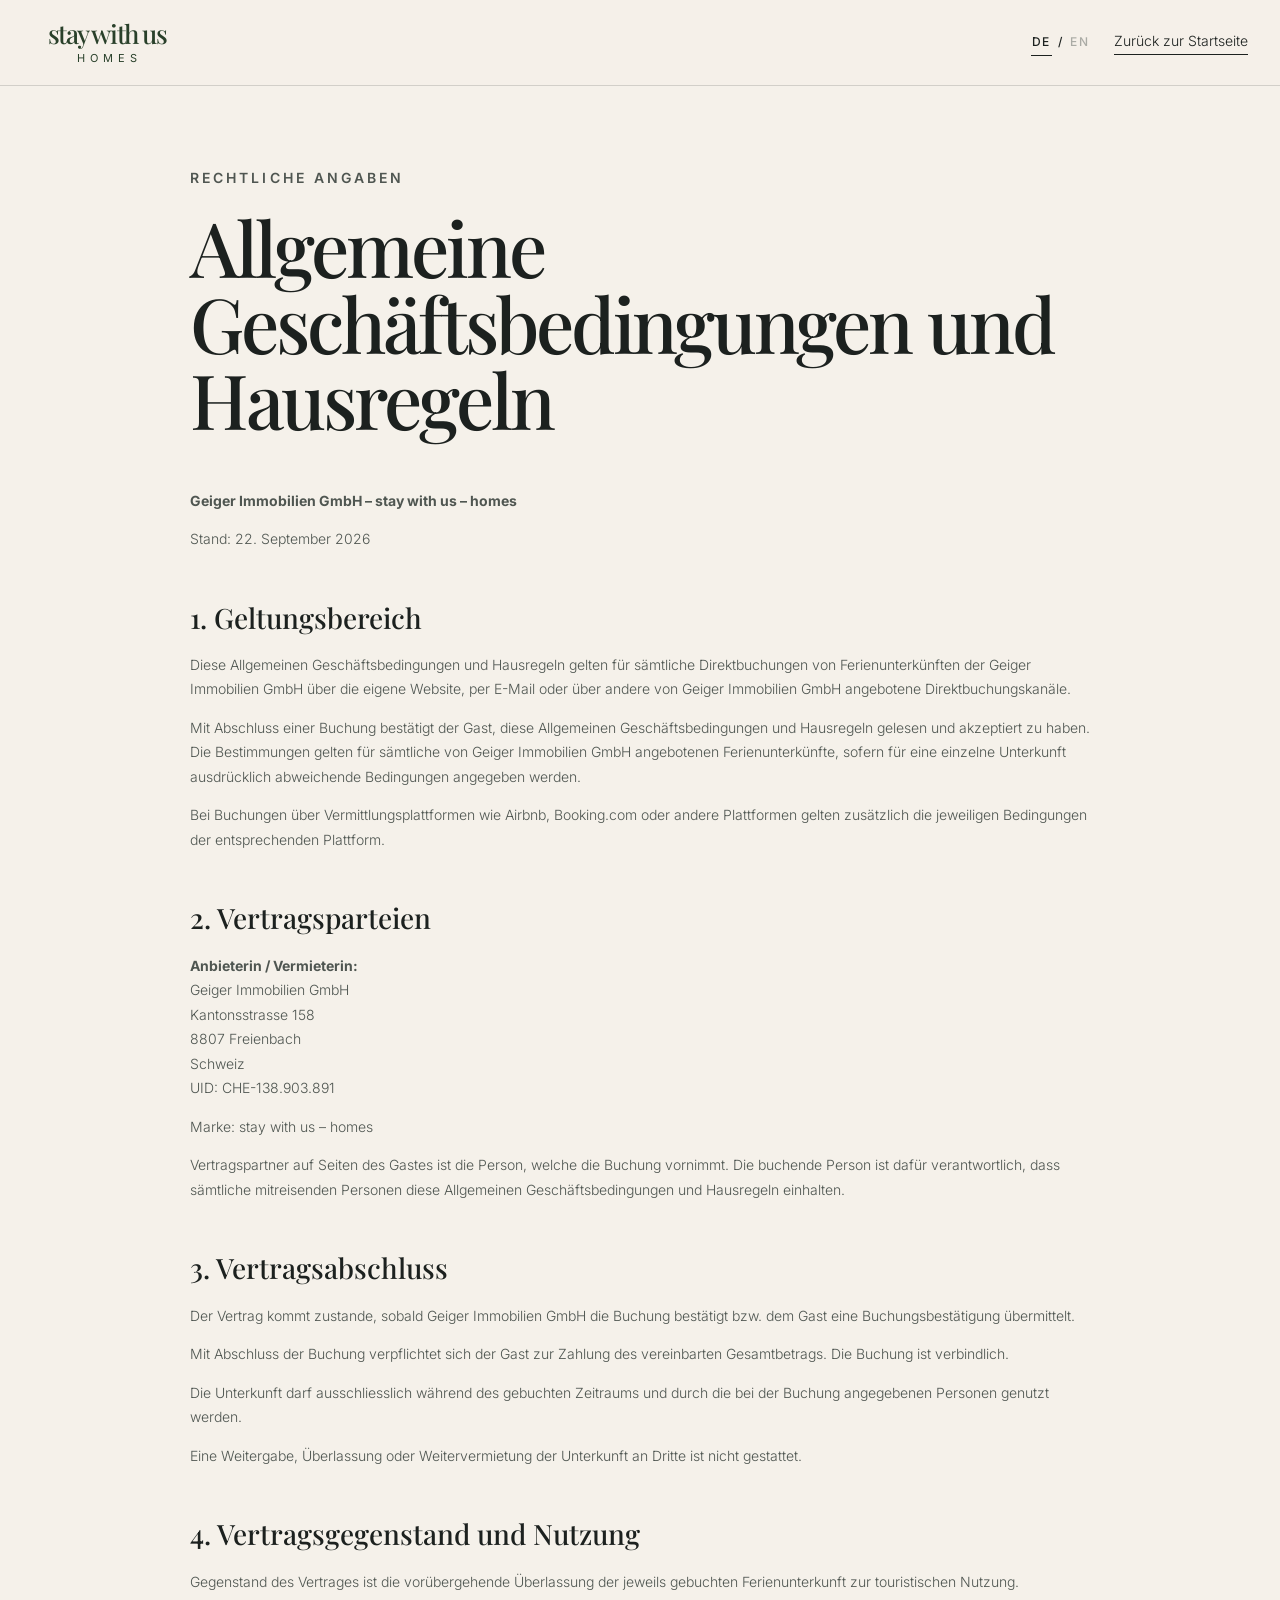
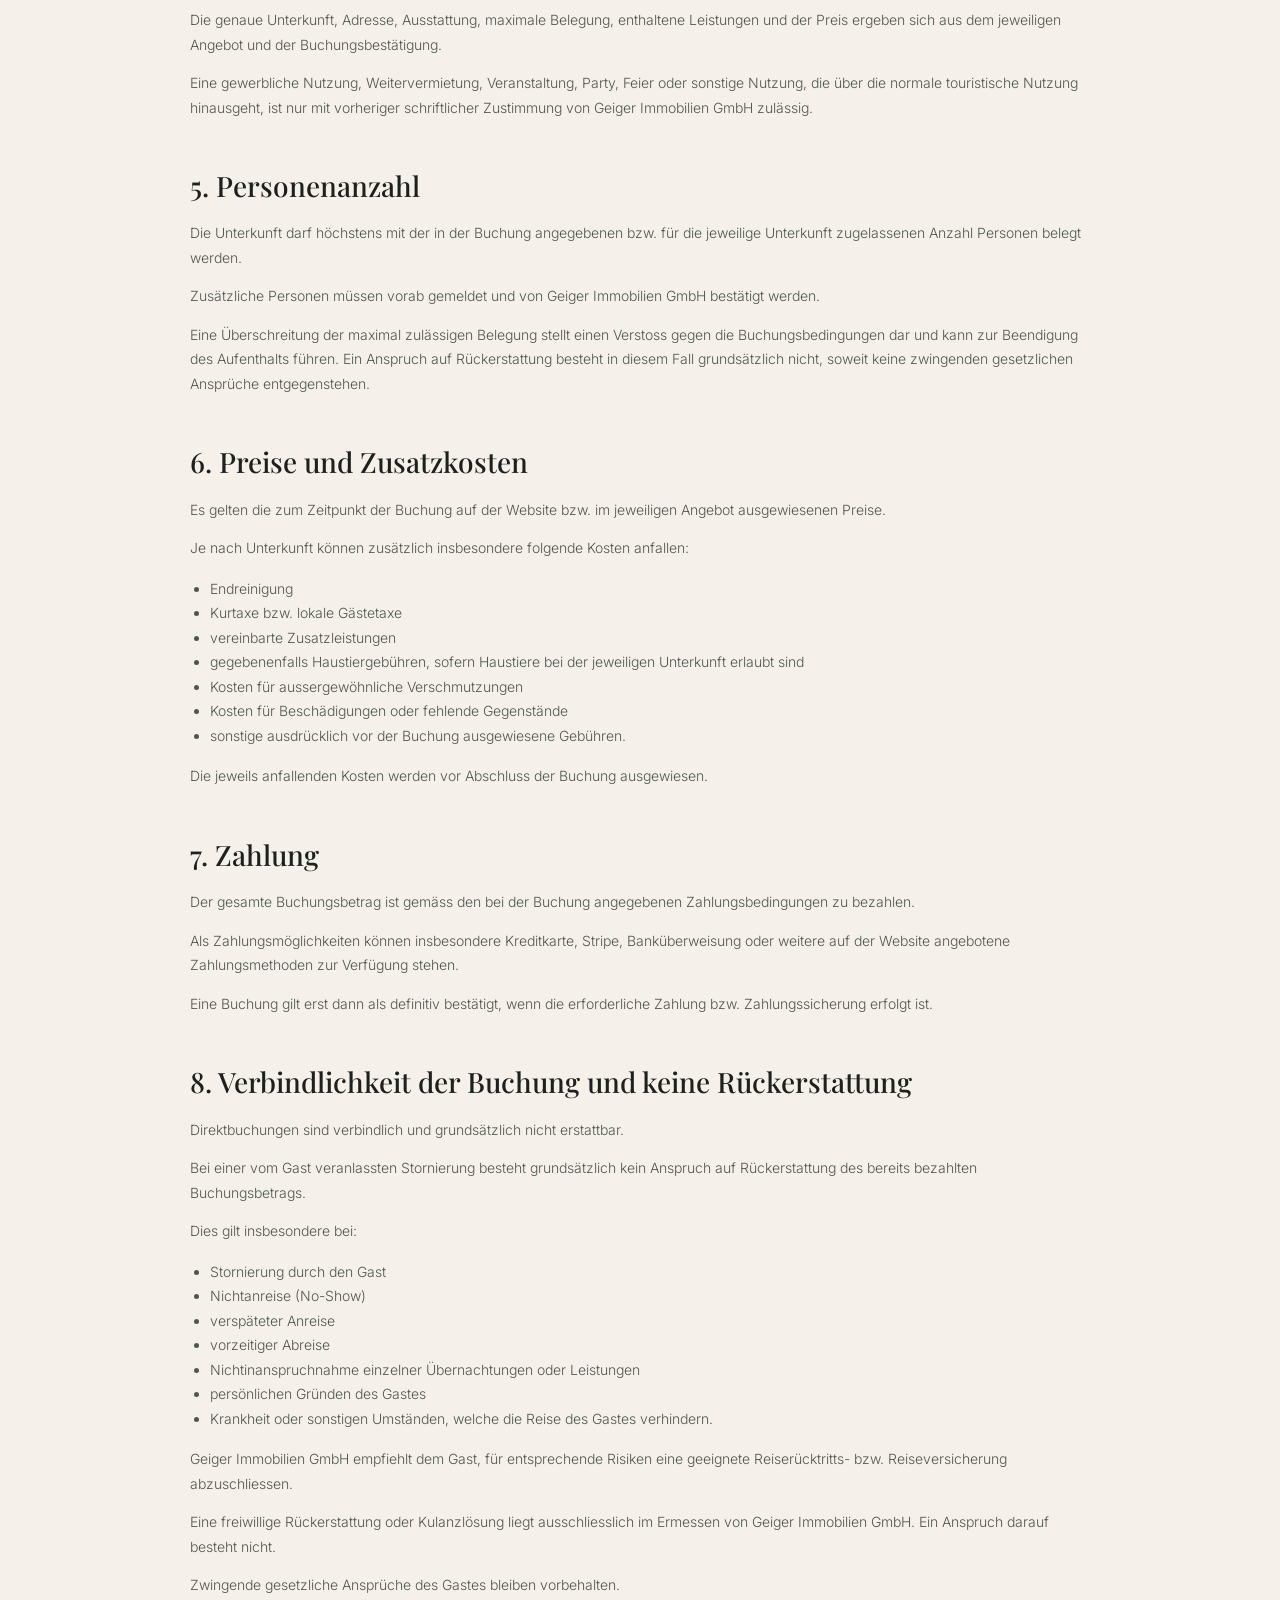
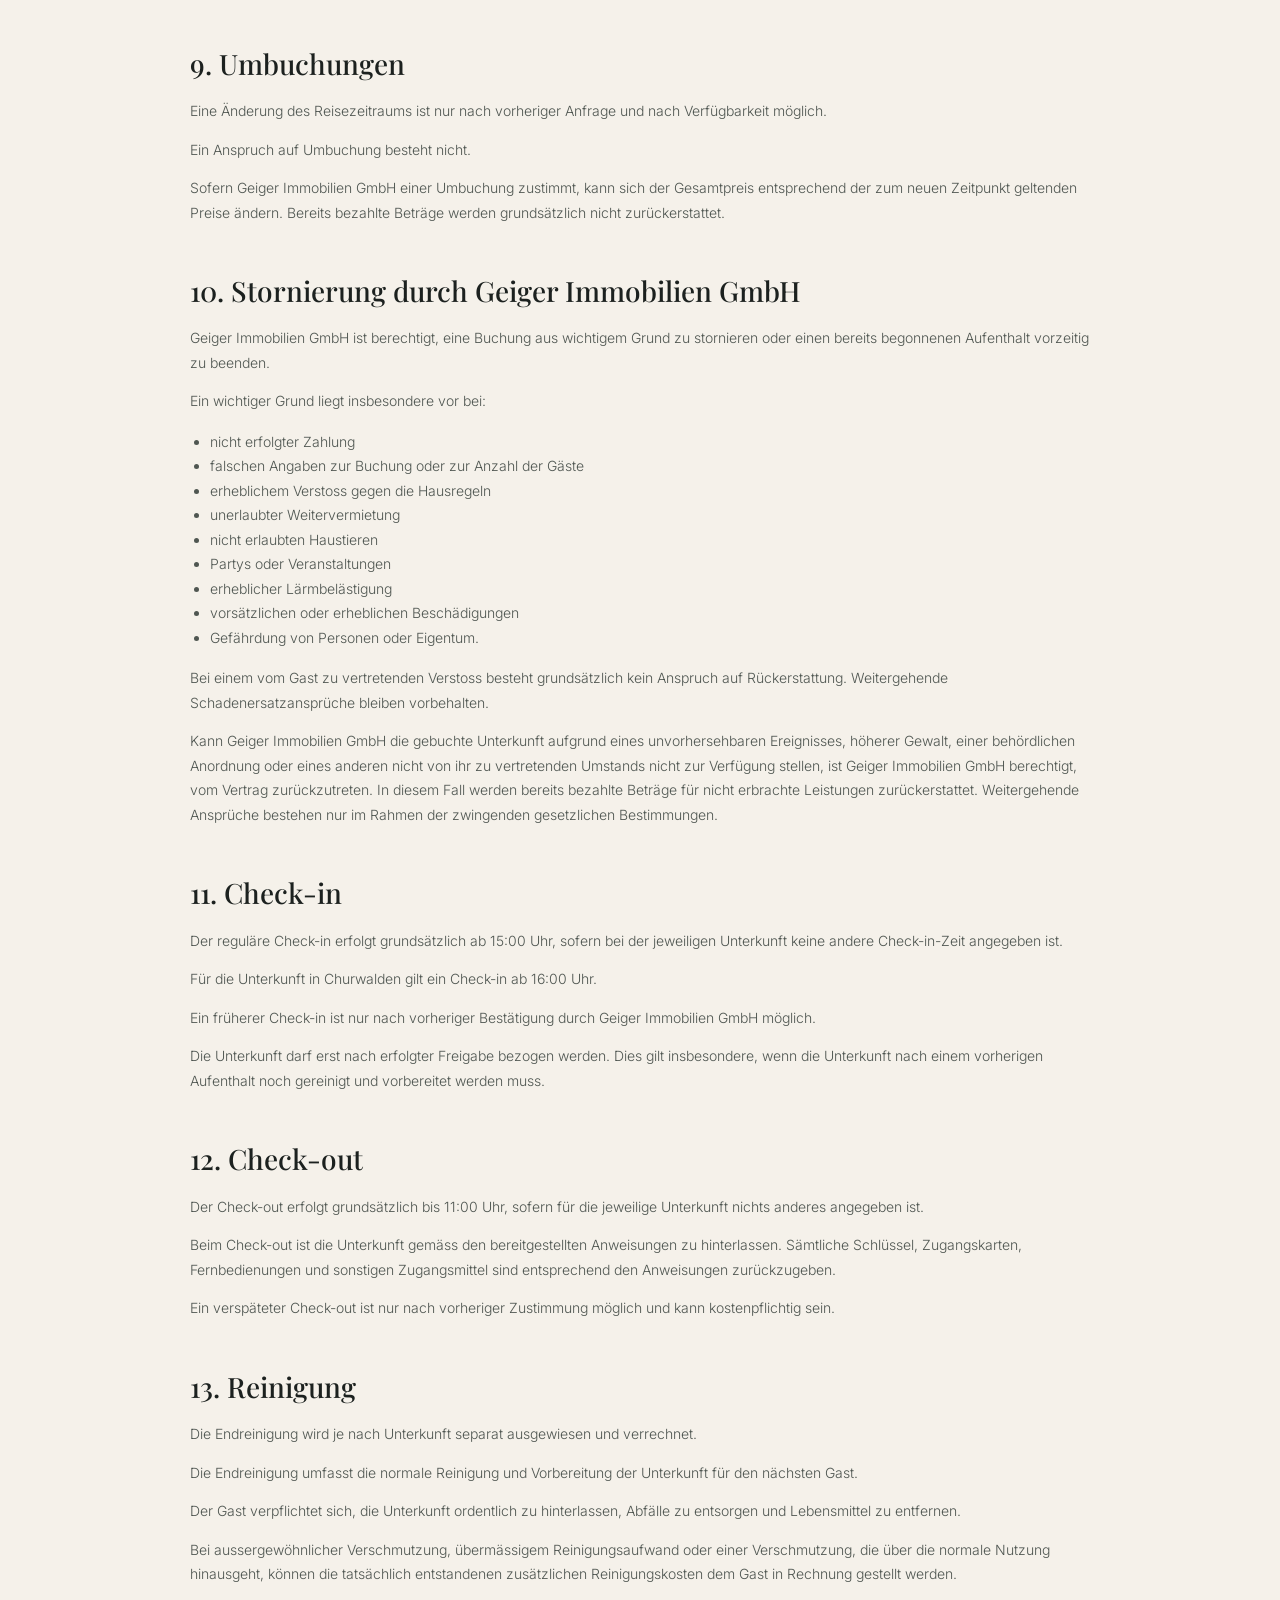
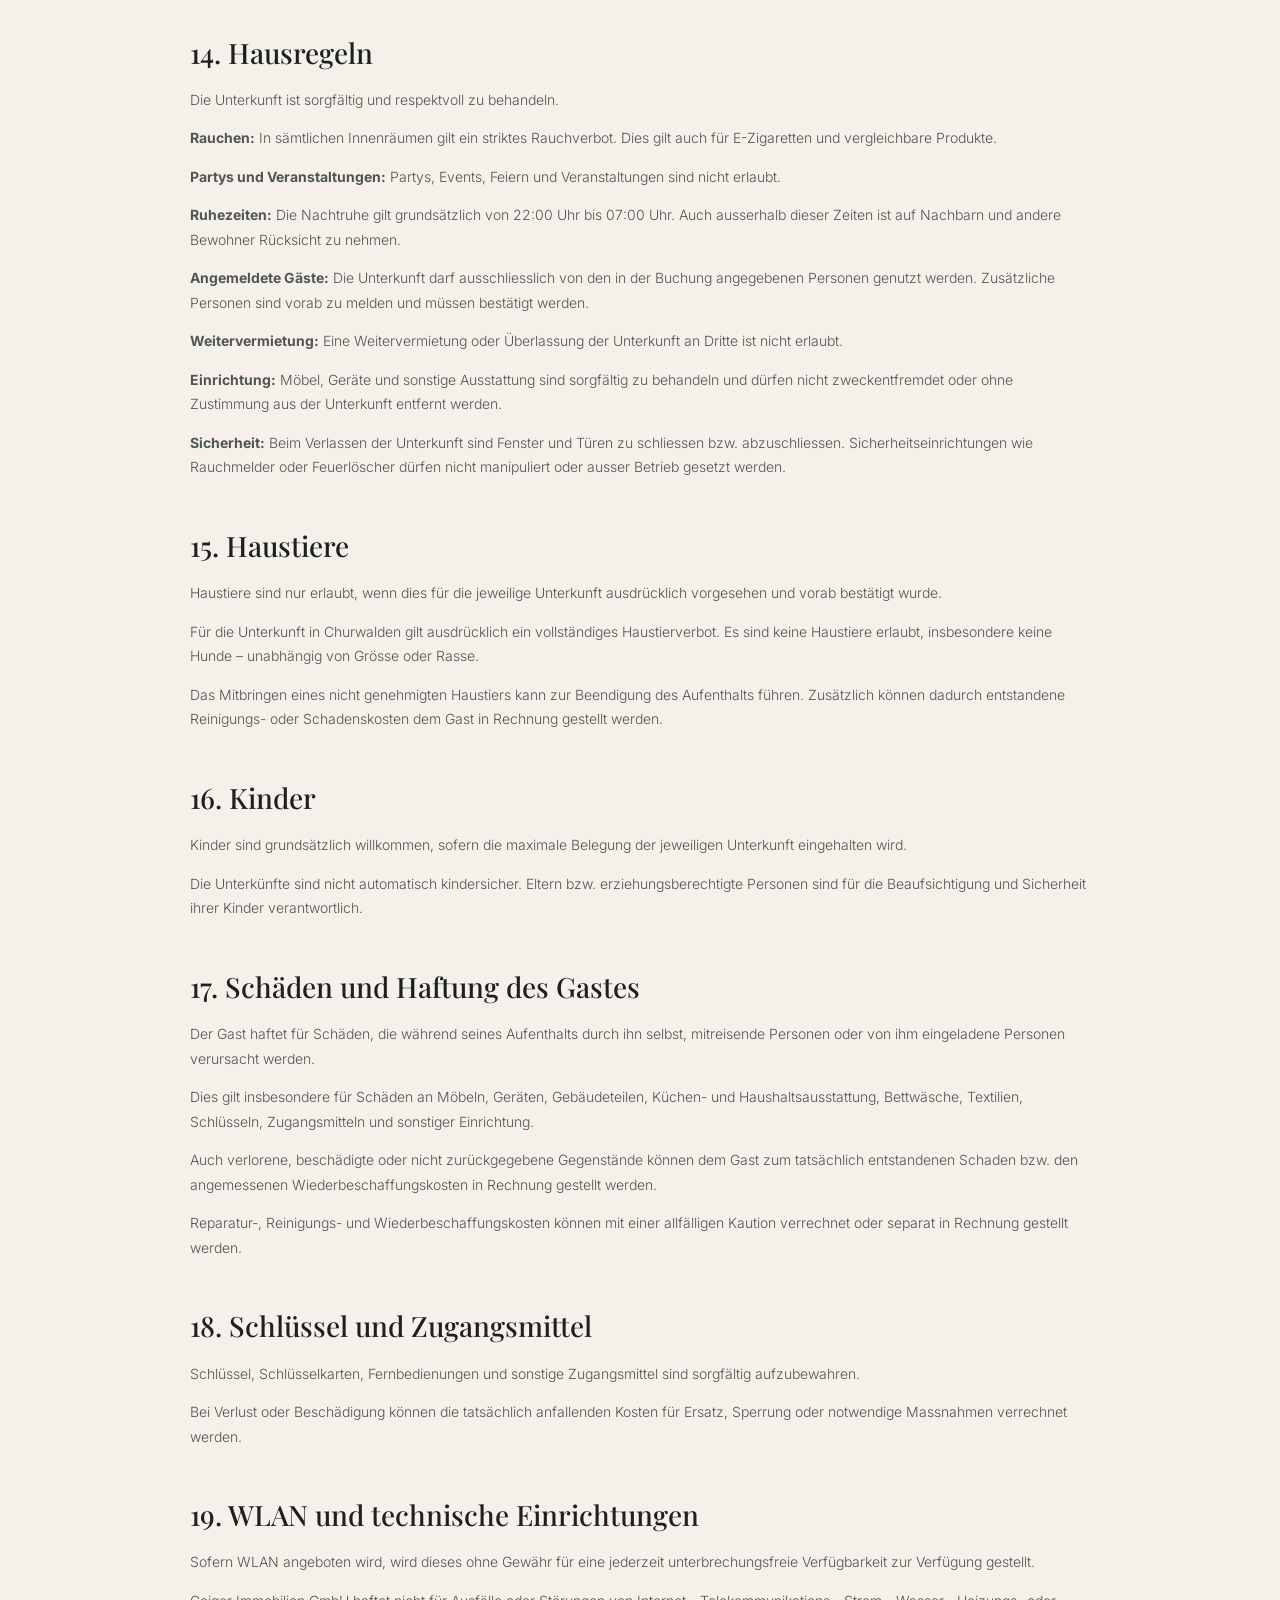
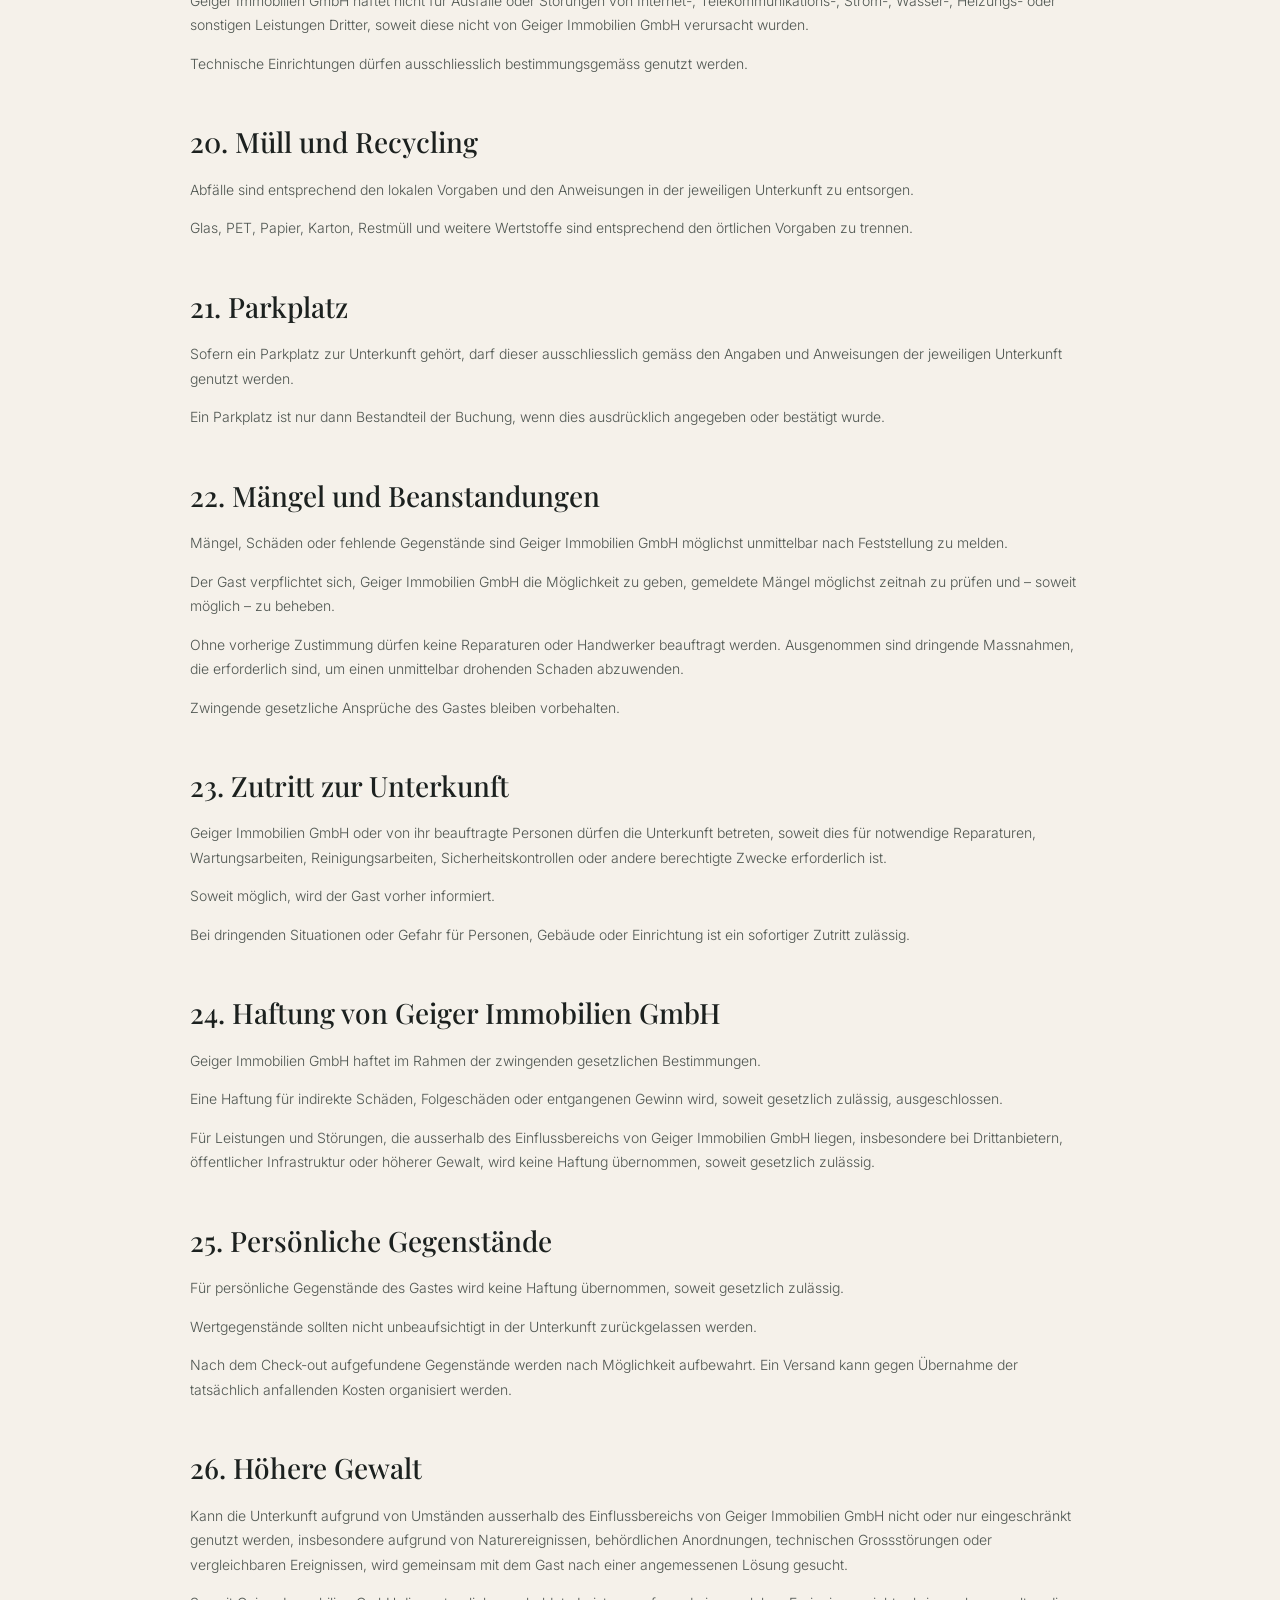
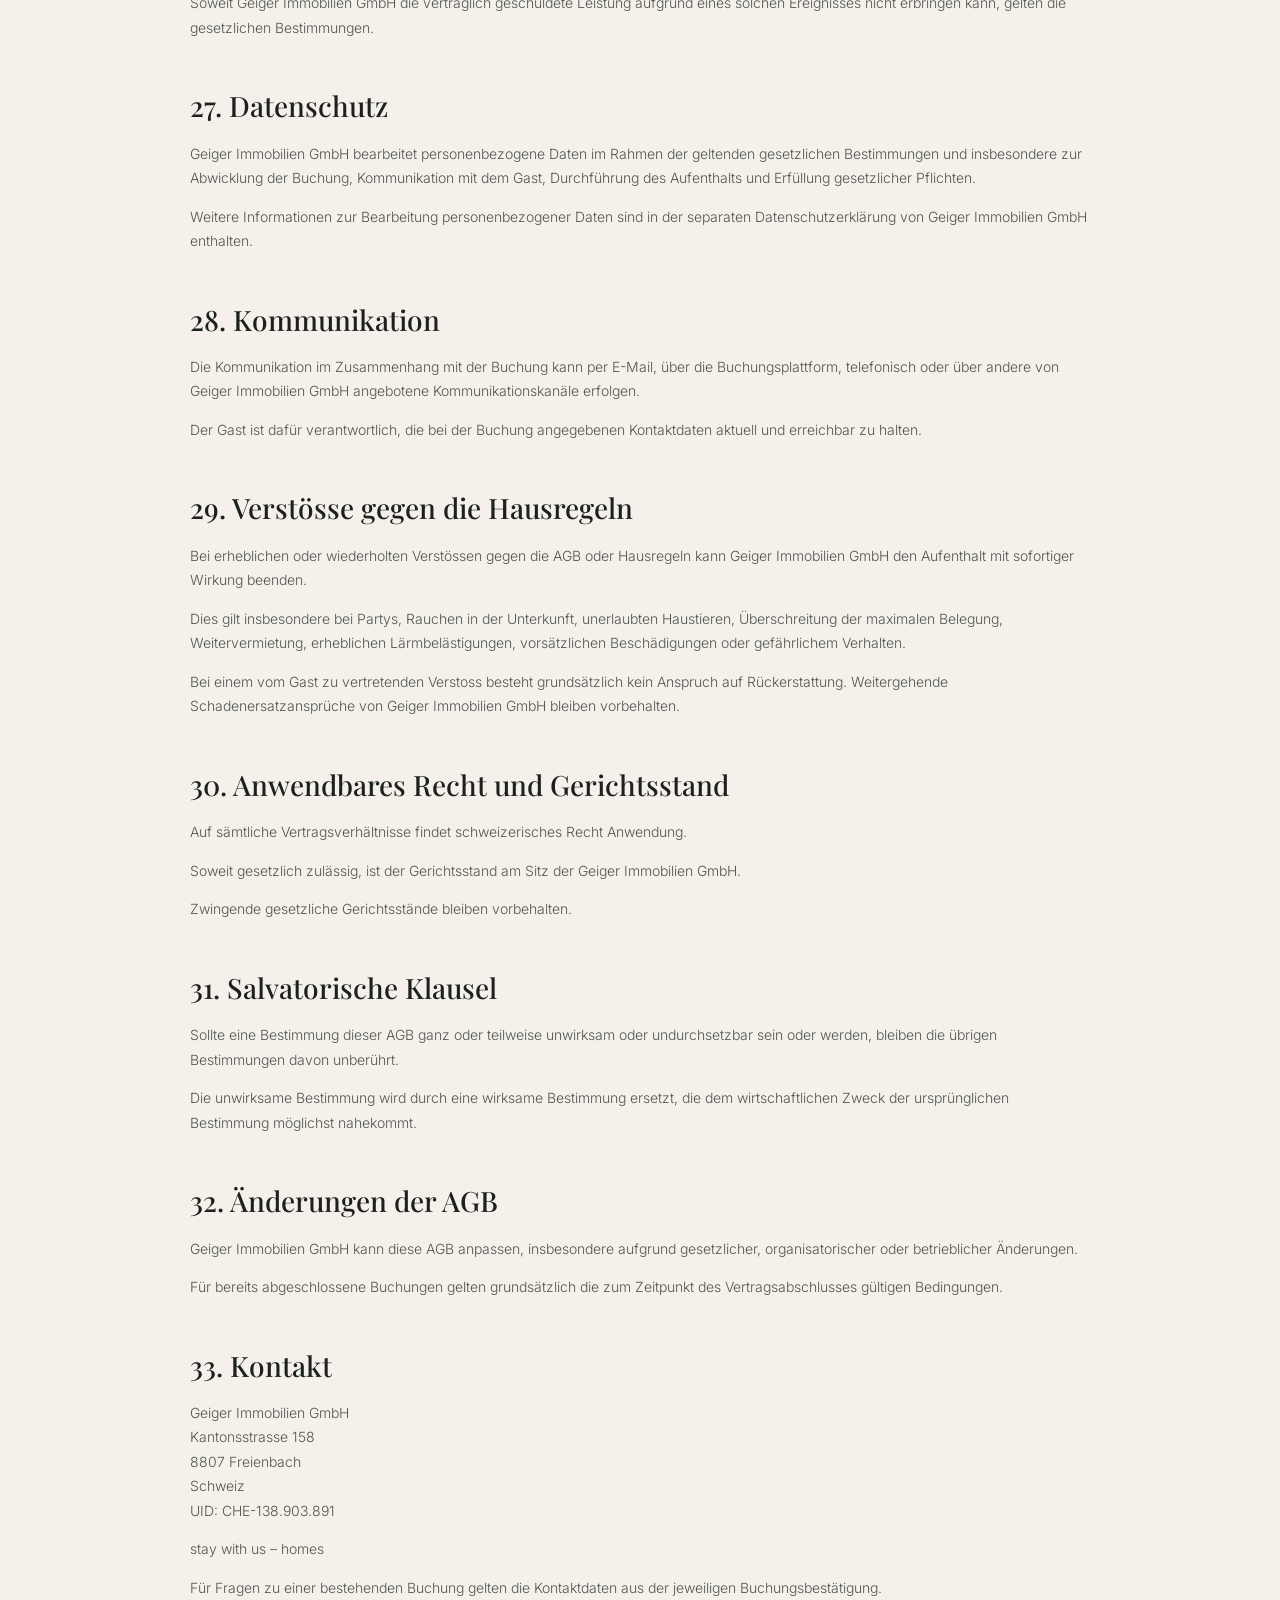
==== commit eefacc1e: "AGB an Sprachwahl koppeln" ====
--- a/agb.html
+++ b/agb.html
@@ -9,7 +9,7 @@
   <link rel="preconnect" href="https://fonts.googleapis.com">
   <link rel="preconnect" href="https://fonts.gstatic.com" crossorigin>
   <link href="https://fonts.googleapis.com/css2?family=Inter:wght@300;400;500;600&family=Playfair+Display:wght@500;600&display=swap" rel="stylesheet">
-  <link rel="stylesheet" href="style.css?v=20260922-34">
+  <link rel="stylesheet" href="style.css?v=20260922-36">
 </head>
 <body class="legal-page">
   <header class="legal-header">
@@ -236,5 +236,6 @@
     <p>stay with us – homes</p>
     <p>Für Fragen zu einer bestehenden Buchung gelten die Kontaktdaten aus der jeweiligen Buchungsbestätigung.</p>
   </main>
+  <script src="legal-language.js"></script>
 </body>
 </html>
--- a/style.css
+++ b/style.css
@@ -1194,16 +1194,16 @@
 /* Personal portrait in the Stay With Us Homes about section */
 .about-person-card{
   display:grid;
-  grid-template-columns:minmax(170px,.78fr) minmax(0,1.22fr);
+  grid-template-columns:minmax(210px,.92fr) minmax(0,1.08fr);
   grid-template-rows:auto auto 1fr;
-  column-gap:36px;
+  column-gap:40px;
   align-items:start;
 }
 .about-person-top{grid-column:1 / -1}
 .about-person-portrait{
   grid-column:1;
   grid-row:2 / 4;
-  margin:48px 0 0;
+  margin:54px 0 0;
   position:relative;
   z-index:1;
   overflow:hidden;
@@ -1218,26 +1218,31 @@
 .about-person-name{
   grid-column:2;
   grid-row:2;
-  margin:72px 0 34px;
+  margin:58px 0 28px;
 }
 .about-person-name span{
-  font-size:clamp(58px,5.7vw,88px);
+  font-size:clamp(56px,5vw,82px);
 }
 .about-person-copy{
   grid-column:2;
   grid-row:3;
   display:block;
-  max-width:none;
-}
-.about-person-copy p + p{margin-top:18px}
+  max-width:390px;
+}
+.about-person-copy p{
+  line-height:1.72;
+}
+.about-person-copy p + p{margin-top:24px}
 
 @media(max-width:1100px){
   .about-person-card{
     padding:48px 38px 52px;
-    grid-template-columns:minmax(150px,.72fr) minmax(0,1.28fr);
-    column-gap:28px;
-  }
-  .about-person-name{margin-top:58px}
+    grid-template-columns:minmax(200px,.88fr) minmax(0,1.12fr);
+    column-gap:30px;
+  }
+  .about-person-portrait{margin-top:46px}
+  .about-person-name{margin:50px 0 26px}
+  .about-person-copy{max-width:360px}
 }
 @media(max-width:900px){
   .about-person-card{
@@ -1272,3 +1277,36 @@
     grid-row:4;
   }
 }
+
+
+/* Legal page language switch */
+.legal-header-actions{
+  display:flex;
+  align-items:center;
+  gap:24px;
+}
+.legal-language-switch{
+  display:flex;
+  align-items:center;
+  gap:6px;
+  font-size:12px;
+  letter-spacing:.12em;
+  font-weight:500;
+  white-space:nowrap;
+}
+.legal-language-option{
+  color:var(--muted);
+  text-decoration:none;
+  opacity:.55;
+  padding:4px 1px;
+}
+.legal-language-option.is-active{
+  color:var(--ink);
+  opacity:1;
+  border-bottom:1px solid currentColor;
+}
+@media(max-width:760px){
+  .legal-header-actions{gap:12px}
+  .legal-language-switch{font-size:11px;gap:4px}
+  .legal-back{font-size:12px}
+}
